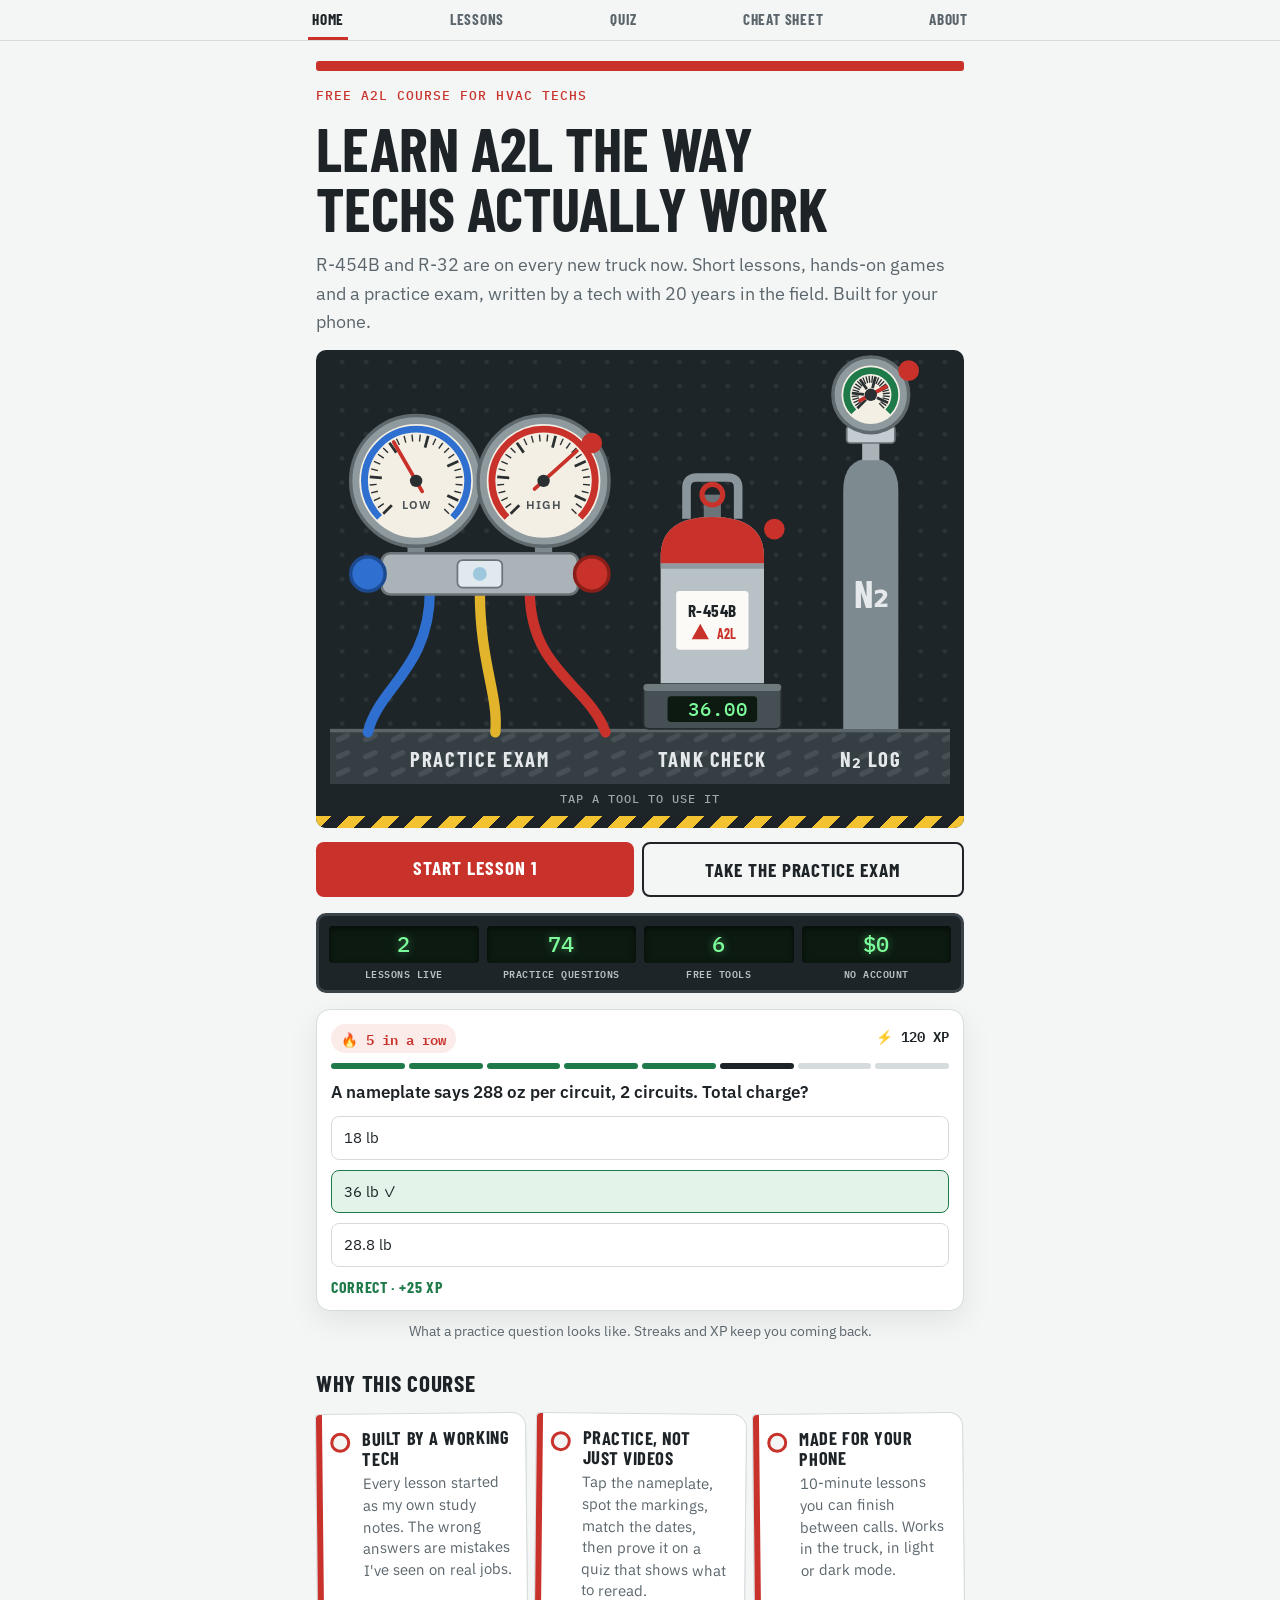
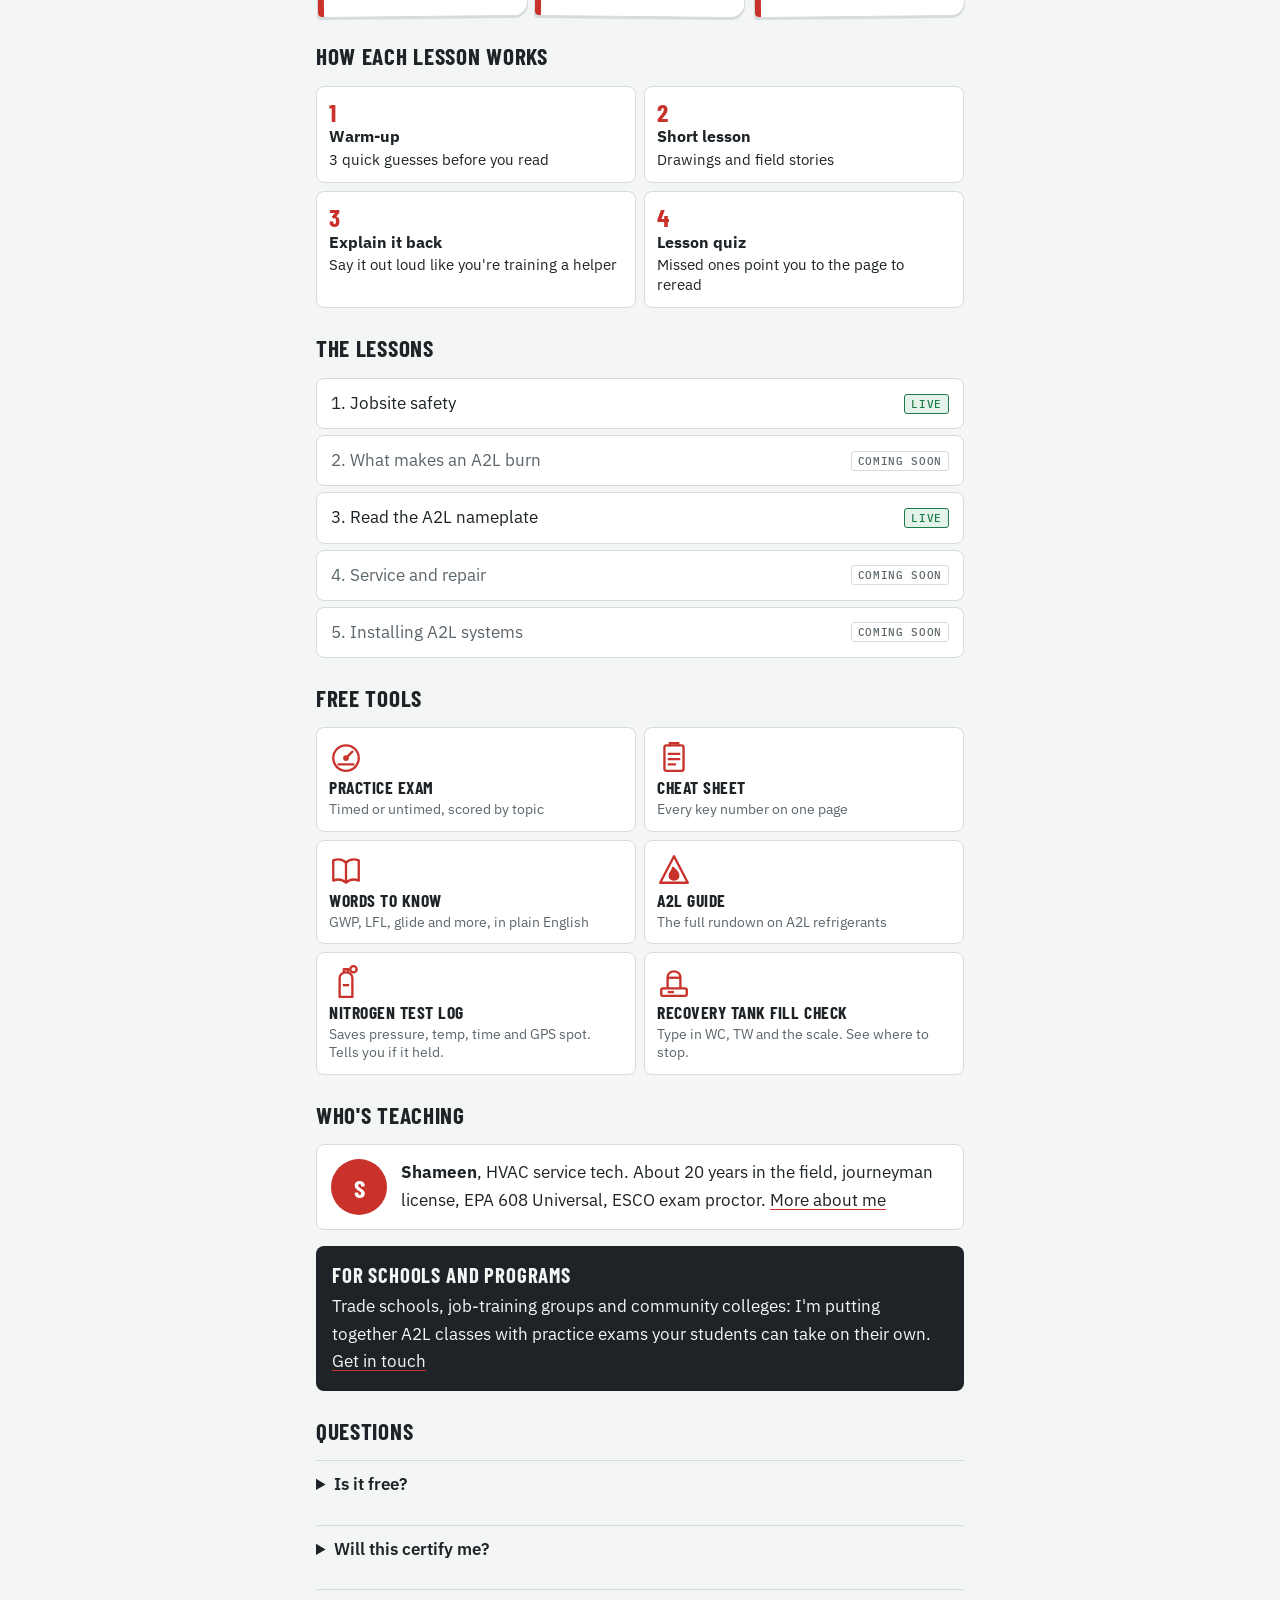
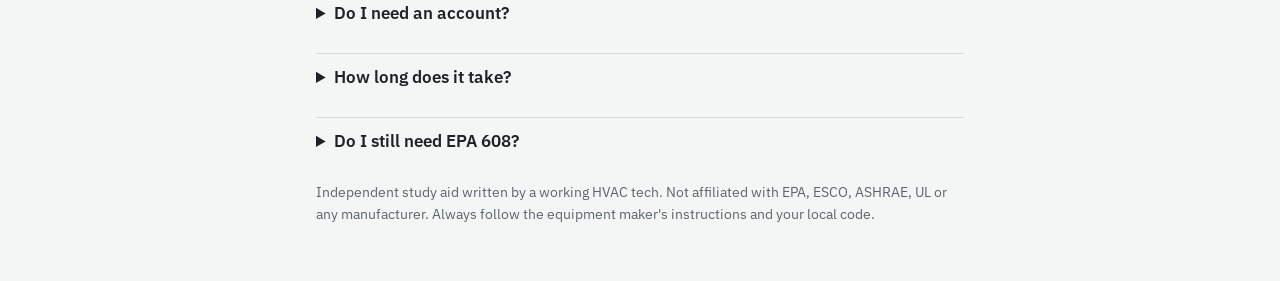
==== index.html @ 4a9a7492 "Home page: tappable tool scene, LCD stats, hang tags, drawn icons Co-Authored-By: Claude Opus 5.5 <n" ====
<!doctype html>
<html lang="en">
<head>
<meta charset="utf-8">
<meta name="viewport" content="width=device-width, initial-scale=1, viewport-fit=cover">
<title>A2L Course for HVAC Techs</title>
<meta name="description" content="Free A2L refrigerant course for HVAC techs: short phone-friendly lessons, hands-on games, a practice exam and a cheat sheet for R-454B and R-32. Written by a working tech.">
<link rel="stylesheet" href="https://fonts.googleapis.com/css2?family=Barlow+Condensed:wght@600;700&family=IBM+Plex+Sans:ital,wght@0,400;0,600;1,400&family=IBM+Plex+Mono:wght@500&display=swap">
<script type="application/ld+json">
{"@context": "https://schema.org", "@graph": [{"@type": "Course", "name": "A2L Refrigerant Course for HVAC Techs", "description": "Free, phone-first A2L refrigerant course: short lessons, hands-on games and a practice exam, written by a working HVAC tech.", "provider": {"@type": "Person", "name": "Shameen"}, "isAccessibleForFree": true, "inLanguage": "en"}, {"@type": "FAQPage", "mainEntity": [{"@type": "Question", "name": "Is it free?", "acceptedAnswer": {"@type": "Answer", "text": "Yes. The lessons, practice exam, cheat sheet and glossary are free while the course is being built."}}, {"@type": "Question", "name": "Will this certify me?", "acceptedAnswer": {"@type": "Answer", "text": "No. This is exam prep. A2L certification comes from a proctored exam given by a certifying organization. This course helps you walk in ready."}}, {"@type": "Question", "name": "Do I need an account?", "acceptedAnswer": {"@type": "Answer", "text": "No. Your XP, streak and best score are saved on your own phone or computer."}}, {"@type": "Question", "name": "How long does it take?", "acceptedAnswer": {"@type": "Answer", "text": "Each lesson is about 10 minutes. A full practice exam takes 20 to 40 minutes."}}, {"@type": "Question", "name": "Do I still need EPA 608?", "acceptedAnswer": {"@type": "Answer", "text": "Yes. EPA Section 608 still covers A2L work. A2L training is on top of it, not instead of it."}}]}]}
</script>
<style>
:root{
  --bg:#f4f5f5; --paper:#ffffff; --fg:#1d2326; --muted:#5b666c; --line:#d6dbde; --band:#c8322b; --tint:#fbecea; --good:#1f7a4a; --goodtint:#e3f3ea;
  --display:"Barlow Condensed","Arial Narrow",sans-serif; --body:"IBM Plex Sans",system-ui,sans-serif; --mono:"IBM Plex Mono",ui-monospace,monospace;
}
@media (prefers-color-scheme:dark){:root:not([data-theme="light"]){--bg:#15191b;--paper:#1c2225;--fg:#e6e9eb;--muted:#9ba6ac;--line:#323b40;--band:#e2564e;--tint:#33201f;--good:#5fcf8f;--goodtint:#183026;color-scheme:dark}}
:root[data-theme="dark"]{--bg:#15191b;--paper:#1c2225;--fg:#e6e9eb;--muted:#9ba6ac;--line:#323b40;--band:#e2564e;--tint:#33201f;--good:#5fcf8f;--goodtint:#183026;color-scheme:dark}
*{box-sizing:border-box}
body{background:var(--bg);color:var(--fg);font:17px/1.6 var(--body);margin:0}
article{max-width:680px;margin:0 auto;padding-block:20px 56px;padding-left:max(16px,env(safe-area-inset-left,0px));padding-right:max(16px,env(safe-area-inset-right,0px));display:flex;flex-direction:column;gap:16px}
.band{height:10px;background:var(--band);border-radius:3px}
h1{font:700 clamp(2.2rem,8vw,3.2rem)/.98 var(--display);text-transform:uppercase;margin:0;text-wrap:balance}
h2{font:700 1.45rem/1.1 var(--display);text-transform:uppercase;letter-spacing:.03em;margin:12px 0 0}
p,ul{margin:0} ul{padding-left:1.2em;display:flex;flex-direction:column;gap:6px}
a{color:var(--fg);text-decoration-color:var(--band);text-underline-offset:3px}
a:focus-visible{outline:3px solid var(--band);outline-offset:2px}
.by{font:500 .8rem var(--mono);color:var(--muted);text-transform:uppercase;letter-spacing:.06em}
.src{font-size:.86rem;color:var(--muted)}
body{font-size:17px}
.eyebrow{font:500 .8rem var(--mono);text-transform:uppercase;letter-spacing:.08em;color:var(--band)}
.hero h1{font-size:clamp(2.5rem,11vw,3.8rem)}
.lede{font-size:1.1rem;color:var(--muted)}
.ctas{display:flex;flex-direction:column;gap:8px}
@media (min-width:520px){.ctas{flex-direction:row}}
.btn{flex:1;display:block;text-align:center;text-decoration:none;font:700 1.2rem var(--display);text-transform:uppercase;letter-spacing:.05em;border-radius:8px;padding:14px 16px}
.btn.main{background:var(--band);color:#fff}
.btn.alt{border:2px solid var(--fg);color:var(--fg)}
.btn:hover{filter:brightness(1.08)}
.stats{display:grid;grid-template-columns:repeat(4,1fr);gap:6px;text-align:center}
.stats div{background:var(--paper);border:1px solid var(--line);border-radius:8px;padding:10px 4px;display:flex;flex-direction:column;gap:2px}
.stats b{font:700 1.7rem/1 var(--display);color:var(--band)}
.stats span{font-size:.72rem;color:var(--muted);line-height:1.25}
.mock{background:var(--paper);border:1px solid var(--line);border-radius:14px;padding:14px;display:flex;flex-direction:column;gap:10px;box-shadow:0 10px 30px rgba(0,0,0,.08)}
.mock .hud{display:flex;justify-content:space-between;font:600 .85rem var(--mono)}
.mock .pill{background:var(--tint);color:var(--band);border-radius:999px;padding:3px 10px}
.mock .dots{display:flex;gap:4px}.mock .dots i{flex:1;height:6px;border-radius:3px;background:var(--line)}
.mock .dots i.ok{background:var(--good)}.mock .dots i.now{background:var(--fg)}
.mock .q{font-weight:600;margin:0}
.mock .o{border:1px solid var(--line);border-radius:8px;padding:9px 12px;font-size:.93rem}
.mock .o.right{background:var(--goodtint);border-color:var(--good)}
.mock .gain{font:700 1rem var(--display);color:var(--good);text-transform:uppercase;letter-spacing:.04em}
.mock-cap{text-align:center;font-size:.85rem;color:var(--muted);margin-top:-6px}
.why{display:grid;gap:8px}
@media (min-width:560px){.why{grid-template-columns:1fr 1fr 1fr}}
.why b{font:700 1.15rem/1.1 var(--display);text-transform:uppercase;letter-spacing:.03em}
.why span{font-size:.93rem;color:var(--muted);line-height:1.45}
.steps{list-style:none;padding:0;margin:0;display:grid;grid-template-columns:1fr 1fr;gap:8px;counter-reset:s}
.steps li{counter-increment:s;background:var(--paper);border:1px solid var(--line);border-radius:8px;padding:12px;font-size:.93rem;line-height:1.35;display:flex;flex-direction:column;gap:2px}
.steps li::before{content:counter(s);font:700 1.6rem/1 var(--display);color:var(--band)}
.steps b{font-size:1rem}
.ls{list-style:none;padding:0;margin:0;display:flex;flex-direction:column;gap:6px}
.ls a,.ls span.row{display:flex;justify-content:space-between;align-items:center;gap:10px;background:var(--paper);border:1px solid var(--line);border-radius:8px;padding:11px 14px;text-decoration:none;color:var(--fg)}
.ls a:hover{border-color:var(--band)}
.ls em{font:500 .68rem var(--mono);text-transform:uppercase;letter-spacing:.06em;font-style:normal;padding:2px 6px;border-radius:3px;border:1px solid var(--line);color:var(--muted);white-space:nowrap}
.ls a em{border-color:var(--good);color:var(--good);background:var(--goodtint)}
.ls span.row{color:var(--muted)}
.tools{display:grid;grid-template-columns:1fr 1fr;gap:8px}
.tools a{background:var(--paper);border:1px solid var(--line);border-radius:8px;padding:12px;text-decoration:none;color:var(--fg);display:flex;flex-direction:column;gap:2px}
.tools a:hover{border-color:var(--band)}
.tools i{font-style:normal;font-size:1.5rem}.tools b{font:700 1.1rem var(--display);text-transform:uppercase;letter-spacing:.03em}.tools span{font-size:.85rem;color:var(--muted);line-height:1.35}
.me{display:flex;gap:14px;align-items:flex-start;background:var(--paper);border:1px solid var(--line);border-radius:8px;padding:14px}
.me .av{flex:none;width:56px;height:56px;border-radius:50%;background:var(--band);color:#fff;display:grid;place-items:center;font:700 1.6rem var(--display)}
.me p{margin:0}
.schools{background:var(--fg);color:var(--bg);border-radius:8px;padding:16px;display:flex;flex-direction:column;gap:6px}.schools a{color:var(--bg)}
.schools b{font:700 1.3rem var(--display);text-transform:uppercase;letter-spacing:.04em}

.scene-wrap{margin:0 -16px;background:#1e2528;border-radius:0}
@media (min-width:600px){.scene-wrap{margin:0;border-radius:10px;overflow:hidden}}
.scene{display:block;width:100%;height:auto;max-width:620px;margin:0 auto}
.scene .gl{font:600 7px var(--body);fill:#4a5154;letter-spacing:.08em}
.scene .lbl{font:700 12px var(--display);fill:#e6e9eb;text-anchor:middle;letter-spacing:.08em}
.scene .tk{font:700 10px var(--display);fill:#1d2326;letter-spacing:.03em}
.scene .tk2{font:700 8px var(--display);fill:#c8322b}
.scene .n2{font:700 22px var(--display);fill:#e6e9eb}
.scene .lcd{font:500 11px var(--mono);fill:#7cfc9a;letter-spacing:.06em}
.scene .hit{fill:transparent;stroke:none}
.scene a{cursor:pointer;outline:none}
.scene a:focus-visible .hit{stroke:#fff;stroke-width:2;stroke-dasharray:5 4}
.scene .obj{transition:transform .2s;transform-box:fill-box}
.scene a:hover .obj{transform:translateY(-3px)}
.scene .ndl{transform:rotate(-135deg);transition:transform 1.5s cubic-bezier(.3,1.55,.5,1)}
.scene.go .ndl{transform:rotate(var(--a))}
.scene.go .ndl.wob{animation:wob 2.4s ease-in-out 1.7s infinite}
@keyframes wob{0%,100%{transform:rotate(var(--a))}50%{transform:rotate(calc(var(--a) + 3deg))}}
.scene .ping{fill:#c8322b;transform-box:fill-box;transform-origin:center;animation:ping 1.8s ease-out infinite}
@keyframes ping{0%{opacity:.9;transform:scale(.6)}80%,100%{opacity:0;transform:scale(1.9)}}
.tap-hint{font:500 .78rem var(--mono);color:#9ba6ac;text-align:center;margin:0;padding:6px 0 10px;text-transform:uppercase;letter-spacing:.08em}
.hazard{height:12px;background:repeating-linear-gradient(-45deg,#f2c230 0 12px,#1d2326 12px 24px)}
@media (prefers-reduced-motion:reduce){.scene .ndl,.scene .obj{transition:none}.scene .ping,.scene.go .ndl.wob{animation:none}}
.panel{background:#1e2528;border:3px solid #3a4348;border-radius:10px;padding:10px;display:grid;grid-template-columns:repeat(4,1fr);gap:8px}
.panel div{display:flex;flex-direction:column;align-items:center;gap:4px}
.panel b{position:relative;display:block;width:100%;background:#0c1a11;border-radius:4px;padding:8px 2px;text-align:center;font:500 1.35rem/1 var(--mono);color:#7cfc9a;text-shadow:0 0 8px rgba(124,252,154,.45);box-shadow:inset 0 2px 6px rgba(0,0,0,.6)}
.panel span{font:600 .64rem/1.2 var(--mono);color:#b7c1c6;text-transform:uppercase;letter-spacing:.05em;text-align:center}
.why div{position:relative;background:var(--paper);border:1px solid var(--line);border-radius:4px 14px 14px 4px;padding:14px 14px 14px 46px;display:flex;flex-direction:column;gap:4px;box-shadow:0 2px 0 var(--line)}
.why div::before{content:"";position:absolute;left:14px;top:18px;width:14px;height:14px;border-radius:50%;background:var(--bg);border:3px solid var(--band)}
.why div::after{content:"";position:absolute;left:0;top:0;bottom:0;width:6px;background:var(--band);border-radius:4px 0 0 4px}
.why div:nth-child(odd){transform:rotate(-.6deg)}.why div:nth-child(even){transform:rotate(.6deg)}
.tools svg{width:34px;height:34px;color:var(--band)}
details{border-top:1px solid var(--line);padding:10px 0}
summary{font-weight:600;cursor:pointer}
details p{margin-top:6px;color:var(--muted)}
</style>
<link rel="stylesheet" href="assets/nav.css">
</head>
<body>
<nav class="site-nav" aria-label="Site"><ul><li><a href="" aria-current="page">Home</a></li><li><a href="lessons/">Lessons</a></li><li><a href="quiz/">Quiz</a></li><li><a href="cheat-sheet/">Cheat sheet</a></li><li><a href="about/">About</a></li></ul></nav>
<article>
  <div class="band" aria-hidden="true"></div>
  <section class="hero" style="display:flex;flex-direction:column;gap:14px">
    <p class="eyebrow">Free A2L course for HVAC techs</p>
    <h1>Learn A2L the way techs actually work</h1>
    <p class="lede">R-454B and R-32 are on every new truck now. Short lessons, hands-on games and a practice exam, written by a tech with 20 years in the field. Built for your phone.</p>
    <div class="scene-wrap">
<svg class="scene" viewBox="0 0 360 252" role="group" aria-label="Tap a tool: practice exam, recovery tank check or nitrogen log">
<defs>
<pattern id="peg" width="14" height="14" patternUnits="userSpaceOnUse"><circle cx="7" cy="7" r="1.4" fill="#2c3438"/></pattern>
<pattern id="dia" width="16" height="10" patternUnits="userSpaceOnUse"><rect x="3" y="3.5" width="9" height="3" rx="1.5" transform="rotate(-25 7.5 5)" fill="#465055"/></pattern>
</defs>
<rect width="360" height="222" fill="#1e2528"/><rect width="360" height="222" fill="url(#peg)"/>
<rect y="220" width="360" height="32" fill="#353e42"/><rect y="220" width="360" height="32" fill="url(#dia)"/><rect y="220" width="360" height="2" fill="#5a6469"/>

<a href="quiz/" aria-label="Practice exam"><g class="obj">
<rect class="hit" x="8" y="40" width="166" height="208" rx="8"/>
<path d="M58 140C58 185 28 196 22 222" fill="none" stroke="#2f6fd0" stroke-width="6" stroke-linecap="round"/>
<path d="M87 140C87 182 98 200 96 222" fill="none" stroke="#e2b42b" stroke-width="6" stroke-linecap="round"/>
<path d="M116 140C116 186 150 194 160 222" fill="none" stroke="#c8322b" stroke-width="6" stroke-linecap="round"/>
<rect x="45" y="108" width="10" height="12" fill="#7d878c"/><rect x="119" y="108" width="10" height="12" fill="#7d878c"/>
<rect x="30" y="118" width="114" height="24" rx="5" fill="#a9b3b8" stroke="#6b7479" stroke-width="1.5"/>
<rect x="74" y="122" width="26" height="16" rx="3" fill="#dfe9ee" stroke="#6b7479"/><circle cx="87" cy="130" r="4" fill="#9cc7dc"/>
<circle cx="22" cy="130" r="10" fill="#2f6fd0" stroke="#1d4a8f" stroke-width="2"/><circle cx="152" cy="130" r="10" fill="#c8322b" stroke="#8a1f1a" stroke-width="2"/>
<circle cx="50" cy="76" r="38" fill="#8f9a9f" stroke="#5f696e" stroke-width="2"/>
<circle cx="50" cy="76" r="33" fill="#f3efe4"/>
<path d="M28.8 97.2A30 30 0 1 1 71.2 97.2" fill="none" stroke="#2f6fd0" stroke-width="4"/>
<line x1="30.9" y1="95.1" x2="35.9" y2="90.1" stroke="#2a2f31" stroke-width="1.6"/>
<line x1="27.9" y1="91.5" x2="31.2" y2="89.2" stroke="#2a2f31" stroke-width="0.8"/>
<line x1="25.5" y1="87.4" x2="29.2" y2="85.7" stroke="#2a2f31" stroke-width="0.8"/>
<line x1="23.9" y1="83.0" x2="27.8" y2="82.0" stroke="#2a2f31" stroke-width="0.8"/>
<line x1="23.1" y1="78.4" x2="27.1" y2="78.0" stroke="#2a2f31" stroke-width="0.8"/>
<line x1="23.1" y1="73.6" x2="30.1" y2="74.3" stroke="#2a2f31" stroke-width="1.6"/>
<line x1="23.9" y1="69.0" x2="27.8" y2="70.0" stroke="#2a2f31" stroke-width="0.8"/>
<line x1="25.5" y1="64.6" x2="29.2" y2="66.3" stroke="#2a2f31" stroke-width="0.8"/>
<line x1="27.9" y1="60.5" x2="31.2" y2="62.8" stroke="#2a2f31" stroke-width="0.8"/>
<line x1="30.9" y1="56.9" x2="33.7" y2="59.7" stroke="#2a2f31" stroke-width="0.8"/>
<line x1="34.5" y1="53.9" x2="38.5" y2="59.6" stroke="#2a2f31" stroke-width="1.6"/>
<line x1="38.6" y1="51.5" x2="40.3" y2="55.2" stroke="#2a2f31" stroke-width="0.8"/>
<line x1="43.0" y1="49.9" x2="44.0" y2="53.8" stroke="#2a2f31" stroke-width="0.8"/>
<line x1="47.6" y1="49.1" x2="48.0" y2="53.1" stroke="#2a2f31" stroke-width="0.8"/>
<line x1="52.4" y1="49.1" x2="52.0" y2="53.1" stroke="#2a2f31" stroke-width="0.8"/>
<line x1="57.0" y1="49.9" x2="55.2" y2="56.7" stroke="#2a2f31" stroke-width="1.6"/>
<line x1="61.4" y1="51.5" x2="59.7" y2="55.2" stroke="#2a2f31" stroke-width="0.8"/>
<line x1="65.5" y1="53.9" x2="63.2" y2="57.2" stroke="#2a2f31" stroke-width="0.8"/>
<line x1="69.1" y1="56.9" x2="66.3" y2="59.7" stroke="#2a2f31" stroke-width="0.8"/>
<line x1="72.1" y1="60.5" x2="68.8" y2="62.8" stroke="#2a2f31" stroke-width="0.8"/>
<line x1="74.5" y1="64.6" x2="68.1" y2="67.5" stroke="#2a2f31" stroke-width="1.6"/>
<line x1="76.1" y1="69.0" x2="72.2" y2="70.0" stroke="#2a2f31" stroke-width="0.8"/>
<line x1="76.9" y1="73.6" x2="72.9" y2="74.0" stroke="#2a2f31" stroke-width="0.8"/>
<line x1="76.9" y1="78.4" x2="72.9" y2="78.0" stroke="#2a2f31" stroke-width="0.8"/>
<line x1="76.1" y1="83.0" x2="72.2" y2="82.0" stroke="#2a2f31" stroke-width="0.8"/>
<line x1="74.5" y1="87.4" x2="68.1" y2="84.5" stroke="#2a2f31" stroke-width="1.6"/>
<line x1="72.1" y1="91.5" x2="68.8" y2="89.2" stroke="#2a2f31" stroke-width="0.8"/>
<line x1="69.1" y1="95.1" x2="66.3" y2="92.3" stroke="#2a2f31" stroke-width="0.8"/>
<text x="50" y="92.5" text-anchor="middle" class="gl">LOW</text>
<g transform="translate(50 76)"><g class="ndl wob" style="--a:-30deg"><line x1="0" y1="7" x2="0" y2="-26" stroke="#c8322b" stroke-width="2.2" stroke-linecap="round"/></g><circle r="3.6" fill="#2a2f31"/></g>
<circle cx="124" cy="76" r="38" fill="#8f9a9f" stroke="#5f696e" stroke-width="2"/>
<circle cx="124" cy="76" r="33" fill="#f3efe4"/>
<path d="M102.8 97.2A30 30 0 1 1 145.2 97.2" fill="none" stroke="#c8322b" stroke-width="4"/>
<line x1="104.9" y1="95.1" x2="109.9" y2="90.1" stroke="#2a2f31" stroke-width="1.6"/>
<line x1="101.9" y1="91.5" x2="105.2" y2="89.2" stroke="#2a2f31" stroke-width="0.8"/>
<line x1="99.5" y1="87.4" x2="103.2" y2="85.7" stroke="#2a2f31" stroke-width="0.8"/>
<line x1="97.9" y1="83.0" x2="101.8" y2="82.0" stroke="#2a2f31" stroke-width="0.8"/>
<line x1="97.1" y1="78.4" x2="101.1" y2="78.0" stroke="#2a2f31" stroke-width="0.8"/>
<line x1="97.1" y1="73.6" x2="104.1" y2="74.3" stroke="#2a2f31" stroke-width="1.6"/>
<line x1="97.9" y1="69.0" x2="101.8" y2="70.0" stroke="#2a2f31" stroke-width="0.8"/>
<line x1="99.5" y1="64.6" x2="103.2" y2="66.3" stroke="#2a2f31" stroke-width="0.8"/>
<line x1="101.9" y1="60.5" x2="105.2" y2="62.8" stroke="#2a2f31" stroke-width="0.8"/>
<line x1="104.9" y1="56.9" x2="107.7" y2="59.7" stroke="#2a2f31" stroke-width="0.8"/>
<line x1="108.5" y1="53.9" x2="112.5" y2="59.6" stroke="#2a2f31" stroke-width="1.6"/>
<line x1="112.6" y1="51.5" x2="114.3" y2="55.2" stroke="#2a2f31" stroke-width="0.8"/>
<line x1="117.0" y1="49.9" x2="118.0" y2="53.8" stroke="#2a2f31" stroke-width="0.8"/>
<line x1="121.6" y1="49.1" x2="122.0" y2="53.1" stroke="#2a2f31" stroke-width="0.8"/>
<line x1="126.4" y1="49.1" x2="126.0" y2="53.1" stroke="#2a2f31" stroke-width="0.8"/>
<line x1="131.0" y1="49.9" x2="129.2" y2="56.7" stroke="#2a2f31" stroke-width="1.6"/>
<line x1="135.4" y1="51.5" x2="133.7" y2="55.2" stroke="#2a2f31" stroke-width="0.8"/>
<line x1="139.5" y1="53.9" x2="137.2" y2="57.2" stroke="#2a2f31" stroke-width="0.8"/>
<line x1="143.1" y1="56.9" x2="140.3" y2="59.7" stroke="#2a2f31" stroke-width="0.8"/>
<line x1="146.1" y1="60.5" x2="142.8" y2="62.8" stroke="#2a2f31" stroke-width="0.8"/>
<line x1="148.5" y1="64.6" x2="142.1" y2="67.5" stroke="#2a2f31" stroke-width="1.6"/>
<line x1="150.1" y1="69.0" x2="146.2" y2="70.0" stroke="#2a2f31" stroke-width="0.8"/>
<line x1="150.9" y1="73.6" x2="146.9" y2="74.0" stroke="#2a2f31" stroke-width="0.8"/>
<line x1="150.9" y1="78.4" x2="146.9" y2="78.0" stroke="#2a2f31" stroke-width="0.8"/>
<line x1="150.1" y1="83.0" x2="146.2" y2="82.0" stroke="#2a2f31" stroke-width="0.8"/>
<line x1="148.5" y1="87.4" x2="142.1" y2="84.5" stroke="#2a2f31" stroke-width="1.6"/>
<line x1="146.1" y1="91.5" x2="142.8" y2="89.2" stroke="#2a2f31" stroke-width="0.8"/>
<line x1="143.1" y1="95.1" x2="140.3" y2="92.3" stroke="#2a2f31" stroke-width="0.8"/>
<text x="124" y="92.5" text-anchor="middle" class="gl">HIGH</text>
<g transform="translate(124 76)"><g class="ndl " style="--a:48deg"><line x1="0" y1="7" x2="0" y2="-26" stroke="#c8322b" stroke-width="2.2" stroke-linecap="round"/></g><circle r="3.6" fill="#2a2f31"/></g>
</g><text x="87" y="242" class="lbl">PRACTICE EXAM</text><circle class="ping" cx="152" cy="54" r="6"/></a>

<a href="tools/recovery-tank/" aria-label="Recovery tank fill check"><g class="obj">
<rect class="hit" x="178" y="62" width="90" height="186" rx="8"/>
<path d="M207 98V80Q207 74 213 74H231Q237 74 237 80V98" fill="none" stroke="#8b969c" stroke-width="5"/>
<rect x="217" y="84" width="10" height="14" fill="#6b7479"/><circle cx="222" cy="84" r="6" fill="none" stroke="#c8322b" stroke-width="3"/>
<path d="M192 196V120Q192 97 222 97Q252 97 252 120V196Z" fill="#b8c1c6"/>
<path d="M192 124V120Q192 97 222 97Q252 97 252 120V124Z" fill="#c8322b"/>
<rect x="192" y="124" width="60" height="3" fill="#8f999e"/>
<rect x="201" y="140" width="42" height="34" rx="2" fill="#fbfaf6"/>
<text x="222" y="155" text-anchor="middle" class="tk">R-454B</text>
<path d="M210 168l5-9 5 9z" fill="#c8322b"/><text x="225" y="168" class="tk2">A2L</text>
<rect x="182" y="194" width="80" height="26" rx="3" fill="#454f54" stroke="#262d30"/>
<rect x="182" y="194" width="80" height="4" rx="2" fill="#6f7a7f"/>
<rect x="196" y="201" width="52" height="15" rx="2" fill="#0c1a11"/>
<text x="243" y="212.5" text-anchor="end" class="lcd" id="lcd">00.00</text>
</g><text x="222" y="242" class="lbl">TANK CHECK</text><circle class="ping" cx="258" cy="104" r="6"/></a>

<a href="tools/nitrogen/" aria-label="Nitrogen test log"><g class="obj">
<rect class="hit" x="282" y="8" width="66" height="240" rx="8"/>
<path d="M298 220V82Q298 63 314 63Q330 63 330 82V220Z" fill="#7d8a90"/>
<rect x="309" y="50" width="10" height="14" fill="#a9b3b8"/>
<rect x="300" y="44" width="28" height="10" rx="2" fill="#c3ccd0" stroke="#6b7479"/>
<text x="314" y="150" text-anchor="middle" class="n2">N₂</text>
<circle cx="314" cy="26" r="22" fill="#8f9a9f" stroke="#5f696e" stroke-width="2"/>
<circle cx="314" cy="26" r="17" fill="#f3efe4"/>
<path d="M304.1 35.9A14 14 0 1 1 323.9 35.9" fill="none" stroke="#1f7a4a" stroke-width="4"/>
<line x1="306.2" y1="33.8" x2="311.2" y2="28.8" stroke="#2a2f31" stroke-width="1.6"/>
<line x1="305.0" y1="32.3" x2="308.3" y2="30.0" stroke="#2a2f31" stroke-width="0.8"/>
<line x1="304.0" y1="30.6" x2="307.7" y2="29.0" stroke="#2a2f31" stroke-width="0.8"/>
<line x1="303.4" y1="28.8" x2="307.2" y2="27.8" stroke="#2a2f31" stroke-width="0.8"/>
<line x1="303.0" y1="27.0" x2="307.0" y2="26.6" stroke="#2a2f31" stroke-width="0.8"/>
<line x1="303.0" y1="25.0" x2="310.0" y2="25.7" stroke="#2a2f31" stroke-width="1.6"/>
<line x1="303.4" y1="23.2" x2="307.2" y2="24.2" stroke="#2a2f31" stroke-width="0.8"/>
<line x1="304.0" y1="21.4" x2="307.7" y2="23.0" stroke="#2a2f31" stroke-width="0.8"/>
<line x1="305.0" y1="19.7" x2="308.3" y2="22.0" stroke="#2a2f31" stroke-width="0.8"/>
<line x1="306.2" y1="18.2" x2="309.1" y2="21.1" stroke="#2a2f31" stroke-width="0.8"/>
<line x1="307.7" y1="17.0" x2="311.7" y2="22.7" stroke="#2a2f31" stroke-width="1.6"/>
<line x1="309.4" y1="16.0" x2="311.0" y2="19.7" stroke="#2a2f31" stroke-width="0.8"/>
<line x1="311.2" y1="15.4" x2="312.2" y2="19.2" stroke="#2a2f31" stroke-width="0.8"/>
<line x1="313.0" y1="15.0" x2="313.4" y2="19.0" stroke="#2a2f31" stroke-width="0.8"/>
<line x1="315.0" y1="15.0" x2="314.6" y2="19.0" stroke="#2a2f31" stroke-width="0.8"/>
<line x1="316.8" y1="15.4" x2="315.0" y2="22.1" stroke="#2a2f31" stroke-width="1.6"/>
<line x1="318.6" y1="16.0" x2="317.0" y2="19.7" stroke="#2a2f31" stroke-width="0.8"/>
<line x1="320.3" y1="17.0" x2="318.0" y2="20.3" stroke="#2a2f31" stroke-width="0.8"/>
<line x1="321.8" y1="18.2" x2="318.9" y2="21.1" stroke="#2a2f31" stroke-width="0.8"/>
<line x1="323.0" y1="19.7" x2="319.7" y2="22.0" stroke="#2a2f31" stroke-width="0.8"/>
<line x1="324.0" y1="21.4" x2="317.6" y2="24.3" stroke="#2a2f31" stroke-width="1.6"/>
<line x1="324.6" y1="23.2" x2="320.8" y2="24.2" stroke="#2a2f31" stroke-width="0.8"/>
<line x1="325.0" y1="25.0" x2="321.0" y2="25.4" stroke="#2a2f31" stroke-width="0.8"/>
<line x1="325.0" y1="27.0" x2="321.0" y2="26.6" stroke="#2a2f31" stroke-width="0.8"/>
<line x1="324.6" y1="28.8" x2="320.8" y2="27.8" stroke="#2a2f31" stroke-width="0.8"/>
<line x1="324.0" y1="30.6" x2="317.6" y2="27.7" stroke="#2a2f31" stroke-width="1.6"/>
<line x1="323.0" y1="32.3" x2="319.7" y2="30.0" stroke="#2a2f31" stroke-width="0.8"/>
<line x1="321.8" y1="33.8" x2="318.9" y2="30.9" stroke="#2a2f31" stroke-width="0.8"/>
<text x="314" y="34.5" text-anchor="middle" class="gl"></text>
<g transform="translate(314 26)"><g class="ndl " style="--a:62deg"><line x1="0" y1="7" x2="0" y2="-10" stroke="#c8322b" stroke-width="2.2" stroke-linecap="round"/></g><circle r="3.6" fill="#2a2f31"/></g>
</g><text x="314" y="242" class="lbl">N₂ LOG</text><circle class="ping" cx="336" cy="12" r="6"/></a>
</svg>
<p class="tap-hint">Tap a tool to use it</p><div class="hazard" aria-hidden="true"></div></div>
    <div class="ctas"><a class="btn main" href="lessons/a2l-jobsite-safety/">Start Lesson 1</a><a class="btn alt" href="quiz/">Take the practice exam</a></div>
  </section>

  <div class="panel" aria-label="Course at a glance">
    <div><b id="nLive" data-n="2">2</b><span>Lessons live</span></div>
    <div><b id="nQ">60</b><span>Practice questions</span></div>
    <div><b data-n="6">6</b><span>Free tools</span></div>
    <div><b>$0</b><span>No account</span></div>
  </div>

  <div class="mock" aria-hidden="true">
    <div class="hud"><span class="pill">🔥 5 in a row</span><span>⚡ 120 XP</span></div>
    <div class="dots"><i class="ok"></i><i class="ok"></i><i class="ok"></i><i class="ok"></i><i class="ok"></i><i class="now"></i><i></i><i></i></div>
    <p class="q">A nameplate says 288 oz per circuit, 2 circuits. Total charge?</p>
    <div class="o">18 lb</div><div class="o right">36 lb ✓</div><div class="o">28.8 lb</div>
    <span class="gain">Correct · +25 XP</span>
  </div>
  <p class="mock-cap">What a practice question looks like. Streaks and XP keep you coming back.</p>

  <h2>Why this course</h2>
  <div class="why">
    <div><b>Built by a working tech</b><span>Every lesson started as my own study notes. The wrong answers are mistakes I've seen on real jobs.</span></div>
    <div><b>Practice, not just videos</b><span>Tap the nameplate, spot the markings, match the dates, then prove it on a quiz that shows what to reread.</span></div>
    <div><b>Made for your phone</b><span>10-minute lessons you can finish between calls. Works in the truck, in light or dark mode.</span></div>
  </div>

  <h2>How each lesson works</h2>
  <ol class="steps">
    <li><b>Warm-up</b>3 quick guesses before you read</li>
    <li><b>Short lesson</b>Drawings and field stories</li>
    <li><b>Explain it back</b>Say it out loud like you're training a helper</li>
    <li><b>Lesson quiz</b>Missed ones point you to the page to reread</li>
  </ol>

  <h2>The lessons</h2>
  <ul class="ls">
    <li><a href="lessons/a2l-jobsite-safety/">1. Jobsite safety <em>Live</em></a></li>
    <li><span class="row">2. What makes an A2L burn <em>Coming soon</em></span></li>
    <li><a href="lessons/a2l-nameplate/">3. Read the A2L nameplate <em>Live</em></a></li>
    <li><span class="row">4. Service and repair <em>Coming soon</em></span></li>
    <li><span class="row">5. Installing A2L systems <em>Coming soon</em></span></li>
  </ul>

  <h2>Free tools</h2>
  <div class="tools">
    <a href="quiz/"><svg viewBox="0 0 32 32" fill="none" stroke="currentColor" stroke-width="2.2" stroke-linecap="round" aria-hidden="true"><circle cx="16" cy="17" r="12"/><path d="M16 17l6-6M9 23h14"/><circle cx="16" cy="17" r="1.6" fill="currentColor"/></svg><b>Practice exam</b><span>Timed or untimed, scored by topic</span></a>
    <a href="cheat-sheet/"><svg viewBox="0 0 32 32" fill="none" stroke="currentColor" stroke-width="2.2" stroke-linecap="round" aria-hidden="true"><rect x="7" y="5" width="18" height="24" rx="2"/><path d="M12 5V3h8v2M11 13h10M11 18h10M11 23h6"/></svg><b>Cheat sheet</b><span>Every key number on one page</span></a>
    <a href="words/"><svg viewBox="0 0 32 32" fill="none" stroke="currentColor" stroke-width="2.2" stroke-linejoin="round" aria-hidden="true"><path d="M4 7c5-2 9-1 12 2 3-3 7-4 12-2v19c-5-2-9-1-12 2-3-3-7-4-12-2z"/><path d="M16 9v19"/></svg><b>Words to know</b><span>GWP, LFL, glide and more, in plain English</span></a>
    <a href="guide/"><svg viewBox="0 0 32 32" fill="none" stroke="currentColor" stroke-width="2.2" stroke-linejoin="round" aria-hidden="true"><path d="M16 3l13 25H3z"/><path d="M16 25c-3 0-4-2-4-4 0-3 3-4 3-7 2 2 5 4 5 7 0 2-1 4-4 4z" fill="currentColor"/></svg><b>A2L guide</b><span>The full rundown on A2L refrigerants</span></a>
    <a href="tools/nitrogen/"><svg viewBox="0 0 32 32" fill="none" stroke="currentColor" stroke-width="2.2" stroke-linejoin="round" aria-hidden="true"><path d="M10 30V12c0-3 3-5 6-5s6 2 6 5v18z"/><path d="M14 7V4h4v3"/><circle cx="23" cy="4" r="3"/><path d="M13 19h6"/></svg><b>Nitrogen test log</b><span>Saves pressure, temp, time and GPS spot. Tells you if it held.</span></a>
    <a href="tools/recovery-tank/"><svg viewBox="0 0 32 32" fill="none" stroke="currentColor" stroke-width="2.2" stroke-linejoin="round" aria-hidden="true"><path d="M10 22V11c0-3 3-5 6-5s6 2 6 5v11"/><path d="M10 12h12" /><rect x="4" y="22" width="24" height="7" rx="1.5"/><path d="M10 25.5h6"/></svg><b>Recovery tank fill check</b><span>Type in WC, TW and the scale. See where to stop.</span></a>
  </div>

  <h2>Who's teaching</h2>
  <div class="me"><div class="av" aria-hidden="true">S</div><p><b>Shameen</b>, HVAC service tech. About 20 years in the field, journeyman license, EPA 608 Universal, ESCO exam proctor. <a href="about/">More about me</a></p></div>

  <div class="schools"><b>For schools and programs</b><p>Trade schools, job-training groups and community colleges: I'm putting together A2L classes with practice exams your students can take on their own. <a href="about/">Get in touch</a></p></div>

  <h2>Questions</h2>
  <details><summary>Is it free?</summary><p>Yes. The lessons, practice exam, cheat sheet and glossary are free while the course is being built.</p></details><details><summary>Will this certify me?</summary><p>No. This is exam prep. A2L certification comes from a proctored exam given by a certifying organization. This course helps you walk in ready.</p></details><details><summary>Do I need an account?</summary><p>No. Your XP, streak and best score are saved on your own phone or computer.</p></details><details><summary>How long does it take?</summary><p>Each lesson is about 10 minutes. A full practice exam takes 20 to 40 minutes.</p></details><details><summary>Do I still need EPA 608?</summary><p>Yes. EPA Section 608 still covers A2L work. A2L training is on top of it, not instead of it.</p></details>

  <p class="src">Independent study aid written by a working HVAC tech. Not affiliated with EPA, ESCO, ASHRAE, UL or any manufacturer. Always follow the equipment maker's instructions and your local code.</p>
</article>
<script src="quiz/questions.js"></script>
<script>
/* Keep the question count honest: read it from the live question bank. */
try{document.getElementById("nQ").textContent=Q.length}catch(e){}
</script>
<script>
(function(){
  const sc=document.querySelector(".scene"),lcd=document.getElementById("lcd");
  const still=matchMedia("(prefers-reduced-motion: reduce)").matches;
  function count(el,to,fmt,ms){if(still){el.textContent=fmt(to);return}const t0=performance.now();
    (function f(t){const k=Math.min(1,(t-t0)/ms),e=1-Math.pow(1-k,3);el.textContent=fmt(to*e);if(k<1)requestAnimationFrame(f)})(t0)}
  requestAnimationFrame(()=>requestAnimationFrame(()=>sc.classList.add("go")));
  count(lcd,36,v=>v.toFixed(2).padStart(5,"0"),1800);
  document.querySelectorAll(".panel b").forEach(b=>{const n=parseInt(b.textContent,10);if(n>0)count(b,n,v=>String(Math.round(v)),1200)});
})();
</script>
</body>
</html>
---- assets/nav.css ----
/* Site menu, shared by every page. Uses each page's own color tokens. */
.site-nav{position:sticky;top:0;z-index:20;background:var(--bg);border-bottom:1px solid var(--line)}
.site-nav ul{list-style:none;margin:0 auto;max-width:680px;padding:0 max(8px,env(safe-area-inset-left,0px));display:flex;flex-direction:row;justify-content:space-between;gap:2px}
.site-nav a{display:block;padding:12px 4px 10px;font:700 .95rem/1 var(--display);text-transform:uppercase;letter-spacing:.05em;color:var(--muted);text-decoration:none;border-bottom:3px solid transparent;white-space:nowrap}
.site-nav a:hover{color:var(--fg)}
.site-nav a[aria-current="page"]{color:var(--fg);border-bottom-color:var(--band)}
.site-nav a:focus-visible{outline:3px solid var(--band);outline-offset:-3px}
@media print{.site-nav{display:none}}
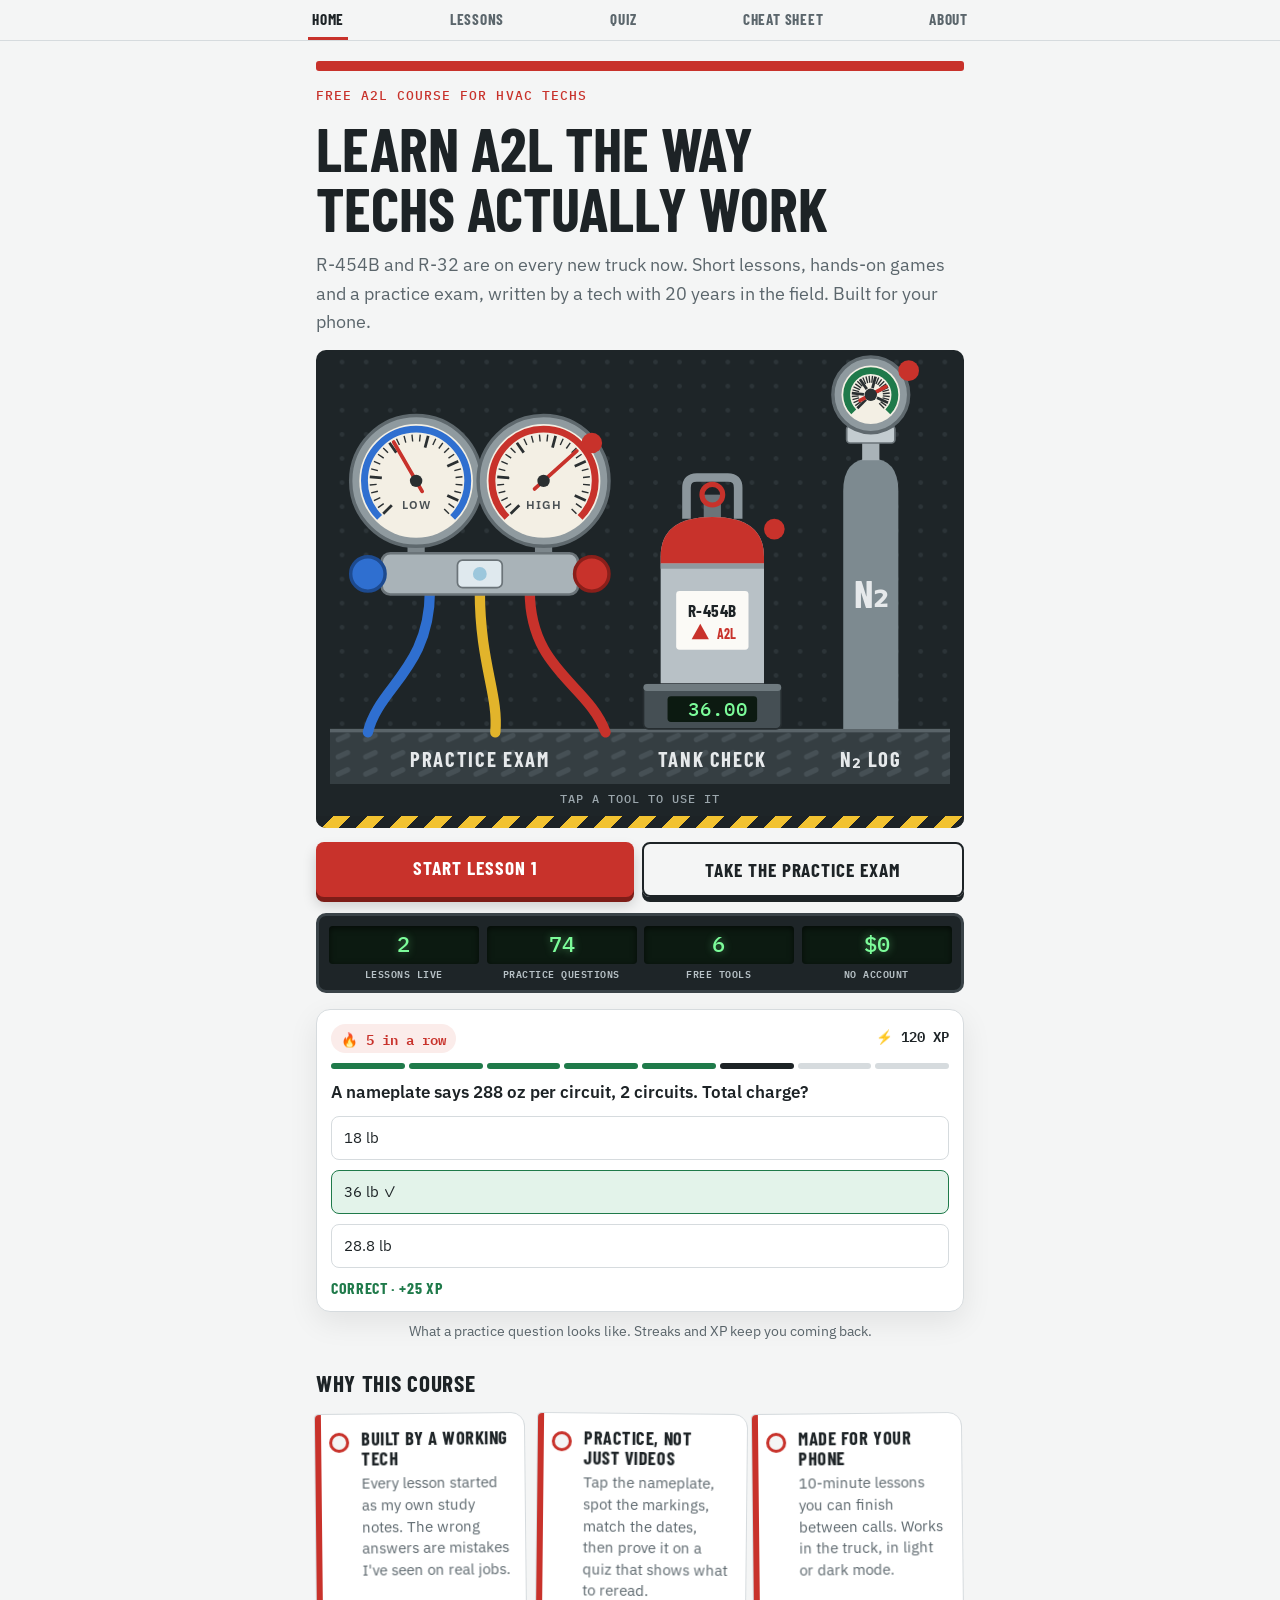
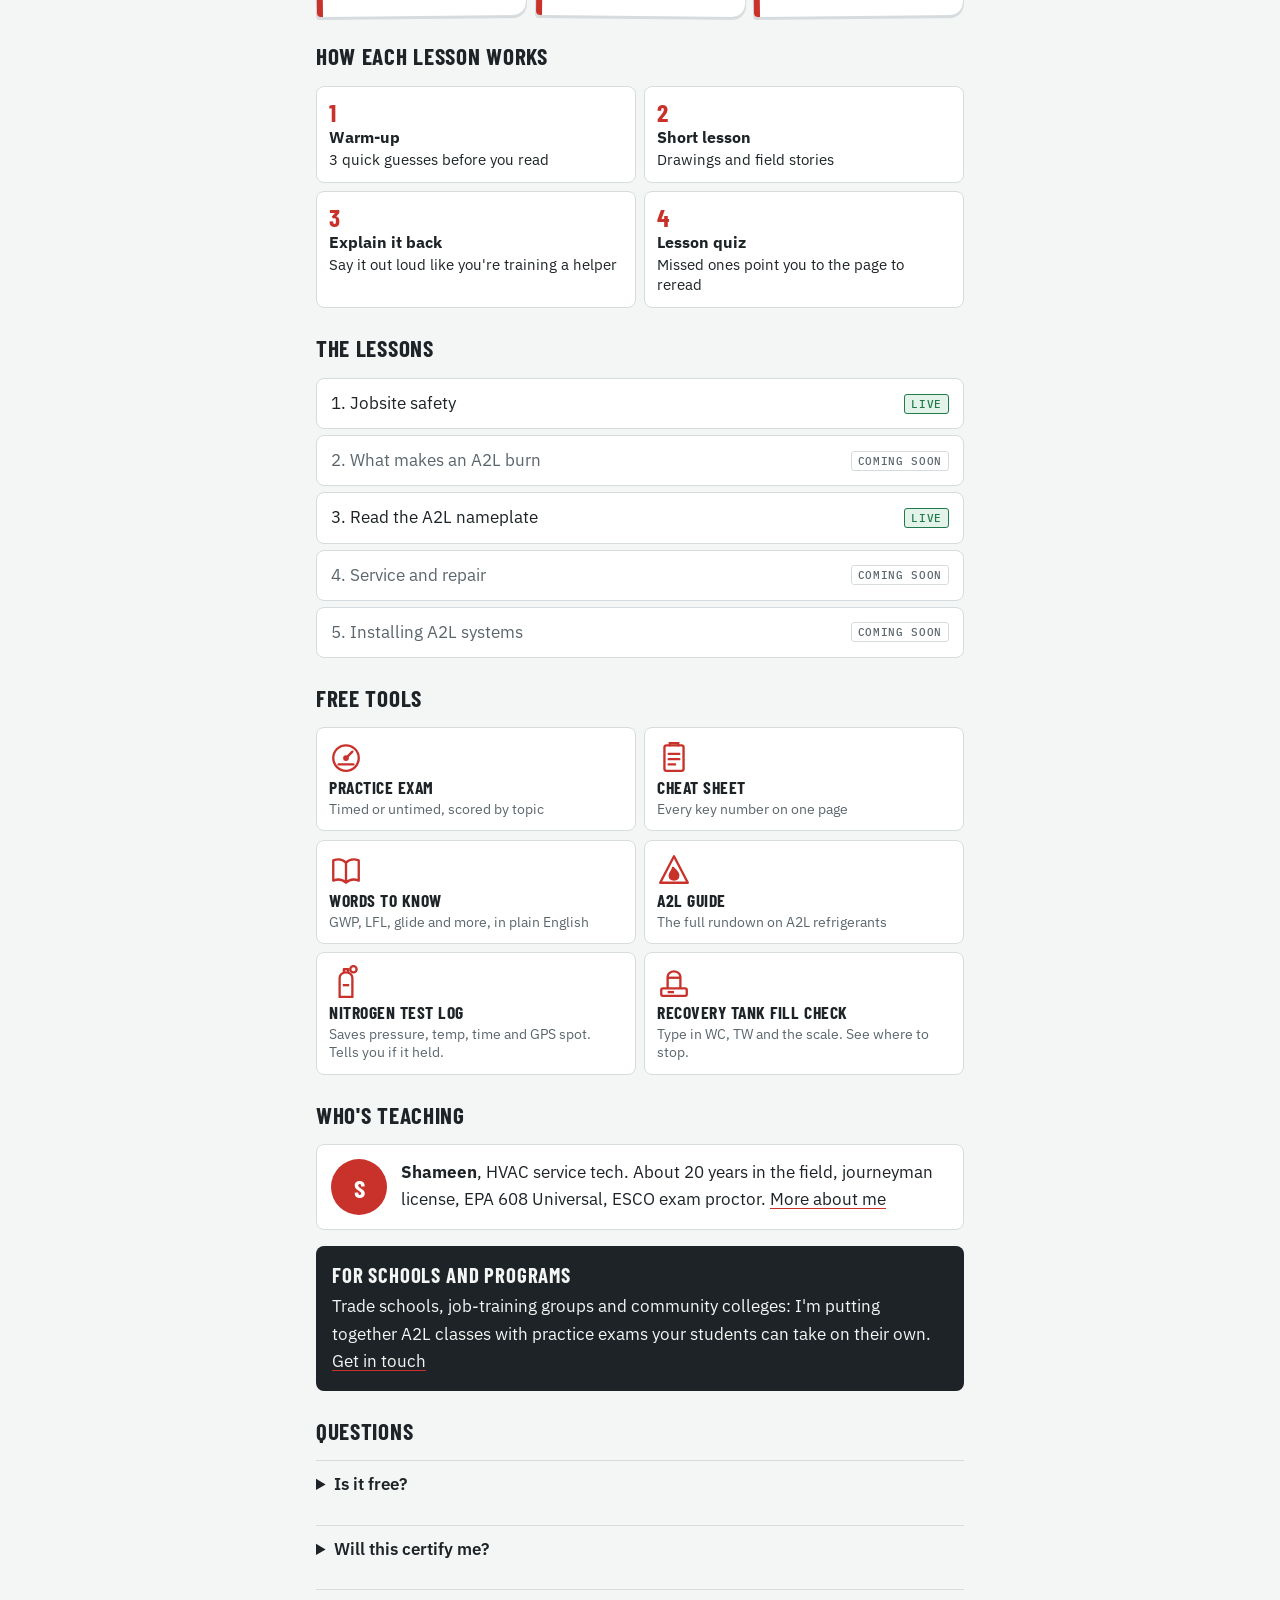
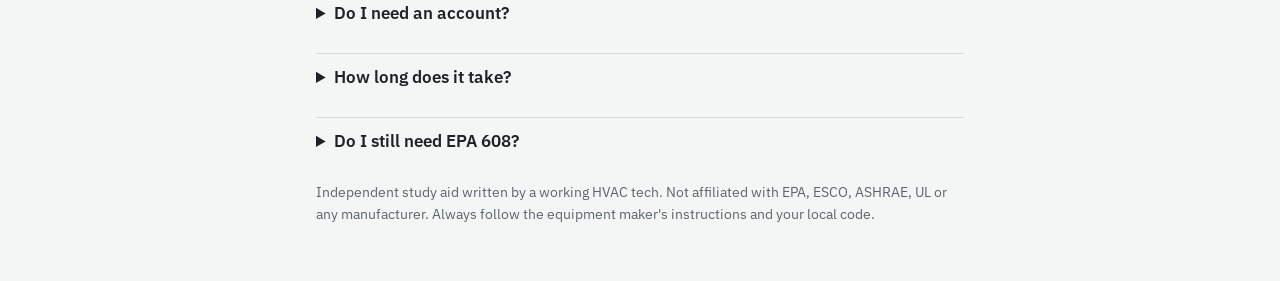
==== commit 376f848b: "Add motion and 3D effects across the site Co-Authored-By: Claude Opus 5.5 <noreply@anthropic.com> Cl" ====
--- a/index.html
+++ b/index.html
@@ -112,6 +112,7 @@
 details p{margin-top:6px;color:var(--muted)}
 </style>
 <link rel="stylesheet" href="assets/nav.css">
+<link rel="stylesheet" href="assets/motion.css">
 </head>
 <body>
 <nav class="site-nav" aria-label="Site"><ul><li><a href="" aria-current="page">Home</a></li><li><a href="lessons/">Lessons</a></li><li><a href="quiz/">Quiz</a></li><li><a href="cheat-sheet/">Cheat sheet</a></li><li><a href="about/">About</a></li></ul></nav>
@@ -127,7 +128,7 @@
 <pattern id="peg" width="14" height="14" patternUnits="userSpaceOnUse"><circle cx="7" cy="7" r="1.4" fill="#2c3438"/></pattern>
 <pattern id="dia" width="16" height="10" patternUnits="userSpaceOnUse"><rect x="3" y="3.5" width="9" height="3" rx="1.5" transform="rotate(-25 7.5 5)" fill="#465055"/></pattern>
 </defs>
-<rect width="360" height="222" fill="#1e2528"/><rect width="360" height="222" fill="url(#peg)"/>
+<rect width="360" height="222" fill="#1e2528"/><g class="wall"><rect x="-20" y="-20" width="400" height="262" fill="url(#peg)"/></g>
 <rect y="220" width="360" height="32" fill="#353e42"/><rect y="220" width="360" height="32" fill="url(#dia)"/><rect y="220" width="360" height="2" fill="#5a6469"/>
 
 <a href="quiz/" aria-label="Practice exam"><g class="obj">
@@ -229,6 +230,7 @@
 <rect x="309" y="50" width="10" height="14" fill="#a9b3b8"/>
 <rect x="300" y="44" width="28" height="10" rx="2" fill="#c3ccd0" stroke="#6b7479"/>
 <text x="314" y="150" text-anchor="middle" class="n2">N₂</text>
+<circle class="puff p1" cx="330" cy="48" r="3"/><circle class="puff p2" cx="330" cy="48" r="3"/><circle class="puff p3" cx="330" cy="48" r="3"/>
 <circle cx="314" cy="26" r="22" fill="#8f9a9f" stroke="#5f696e" stroke-width="2"/>
 <circle cx="314" cy="26" r="17" fill="#f3efe4"/>
 <path d="M304.1 35.9A14 14 0 1 1 323.9 35.9" fill="none" stroke="#1f7a4a" stroke-width="4"/>
@@ -344,5 +346,6 @@
   document.querySelectorAll(".panel b").forEach(b=>{const n=parseInt(b.textContent,10);if(n>0)count(b,n,v=>String(Math.round(v)),1200)});
 })();
 </script>
+<script src="assets/motion.js" defer></script>
 </body>
 </html>
--- a/assets/motion.css
+++ b/assets/motion.css
@@ -0,0 +1,32 @@
+/* Motion and depth, shared by every page. See DESIGN.md "Motion". All of it turns off with reduced motion. */
+@media (prefers-reduced-motion:no-preference){
+/* cards flip up into place as you scroll (motion.js adds .rv, then .in) */
+.rv{opacity:0;transform:perspective(800px) rotateX(22deg) translateY(28px);transform-origin:50% 100%;transition:opacity .55s ease-out,transform .7s cubic-bezier(.2,.9,.3,1.15);transition-delay:var(--d,0s)}
+.rv.in{opacity:1;transform:none}
+/* 3D tilt (mouse) */
+.tilt{transition:transform .25s ease-out,box-shadow .25s ease-out;will-change:transform}
+.tilt.tilting{transition:transform .06s linear,box-shadow .06s linear}
+/* press in on touch */
+.tilt.press{transform:perspective(700px) translateZ(-18px) scale(.98)!important;transition:transform .08s}
+/* chunky buttons that push down */
+.btn.main,a.go,button.go,.print{box-shadow:0 5px 0 #7d1d18,0 8px 14px rgba(0,0,0,.18);transition:transform .08s,box-shadow .08s,filter .15s}
+.btn.alt{box-shadow:0 5px 0 var(--fg);transition:transform .08s,box-shadow .08s}
+.print{box-shadow:0 5px 0 #000}
+.btn.main:active,a.go:active,button.go:active,.btn.alt:active,.print:active{transform:translateY(4px);box-shadow:0 1px 0 #7d1d18}
+/* lesson header drawing sways like it's hanging on a hook */
+.lhero{perspective:600px}
+.lhero .lart{transform-origin:50% 10%;animation:sway 5.5s ease-in-out infinite}
+@keyframes sway{0%,100%{transform:rotateY(-14deg) rotateZ(-1.5deg)}50%{transform:rotateY(14deg) rotateZ(1.5deg)}}
+/* LCDs flicker on */
+.lcd b,.panel b,.meter .num b{animation:lcdon .9s steps(1) both}
+@keyframes lcdon{0%{opacity:0}20%{opacity:1}30%{opacity:.2}45%{opacity:1}55%{opacity:.5}70%,100%{opacity:1}}
+/* hazard tape crawls */
+.hazard{background-size:34px 34px;animation:crawl 1.6s linear infinite}
+@keyframes crawl{to{background-position:34px 0}}
+/* home scene: depth + nitrogen puffs */
+.scene .wall{transition:transform .3s ease-out}
+.scene a{transition:transform .3s ease-out}
+.scene .puff{fill:#e6e9eb;opacity:0;transform-box:fill-box;transform-origin:center;animation:puff 3.2s ease-out infinite}
+.scene .p2{animation-delay:1.1s}.scene .p3{animation-delay:2.2s}
+@keyframes puff{0%{opacity:0;transform:translate(0,0) scale(.4)}15%{opacity:.55}100%{opacity:0;transform:translate(14px,-26px) scale(2.2)}}
+}
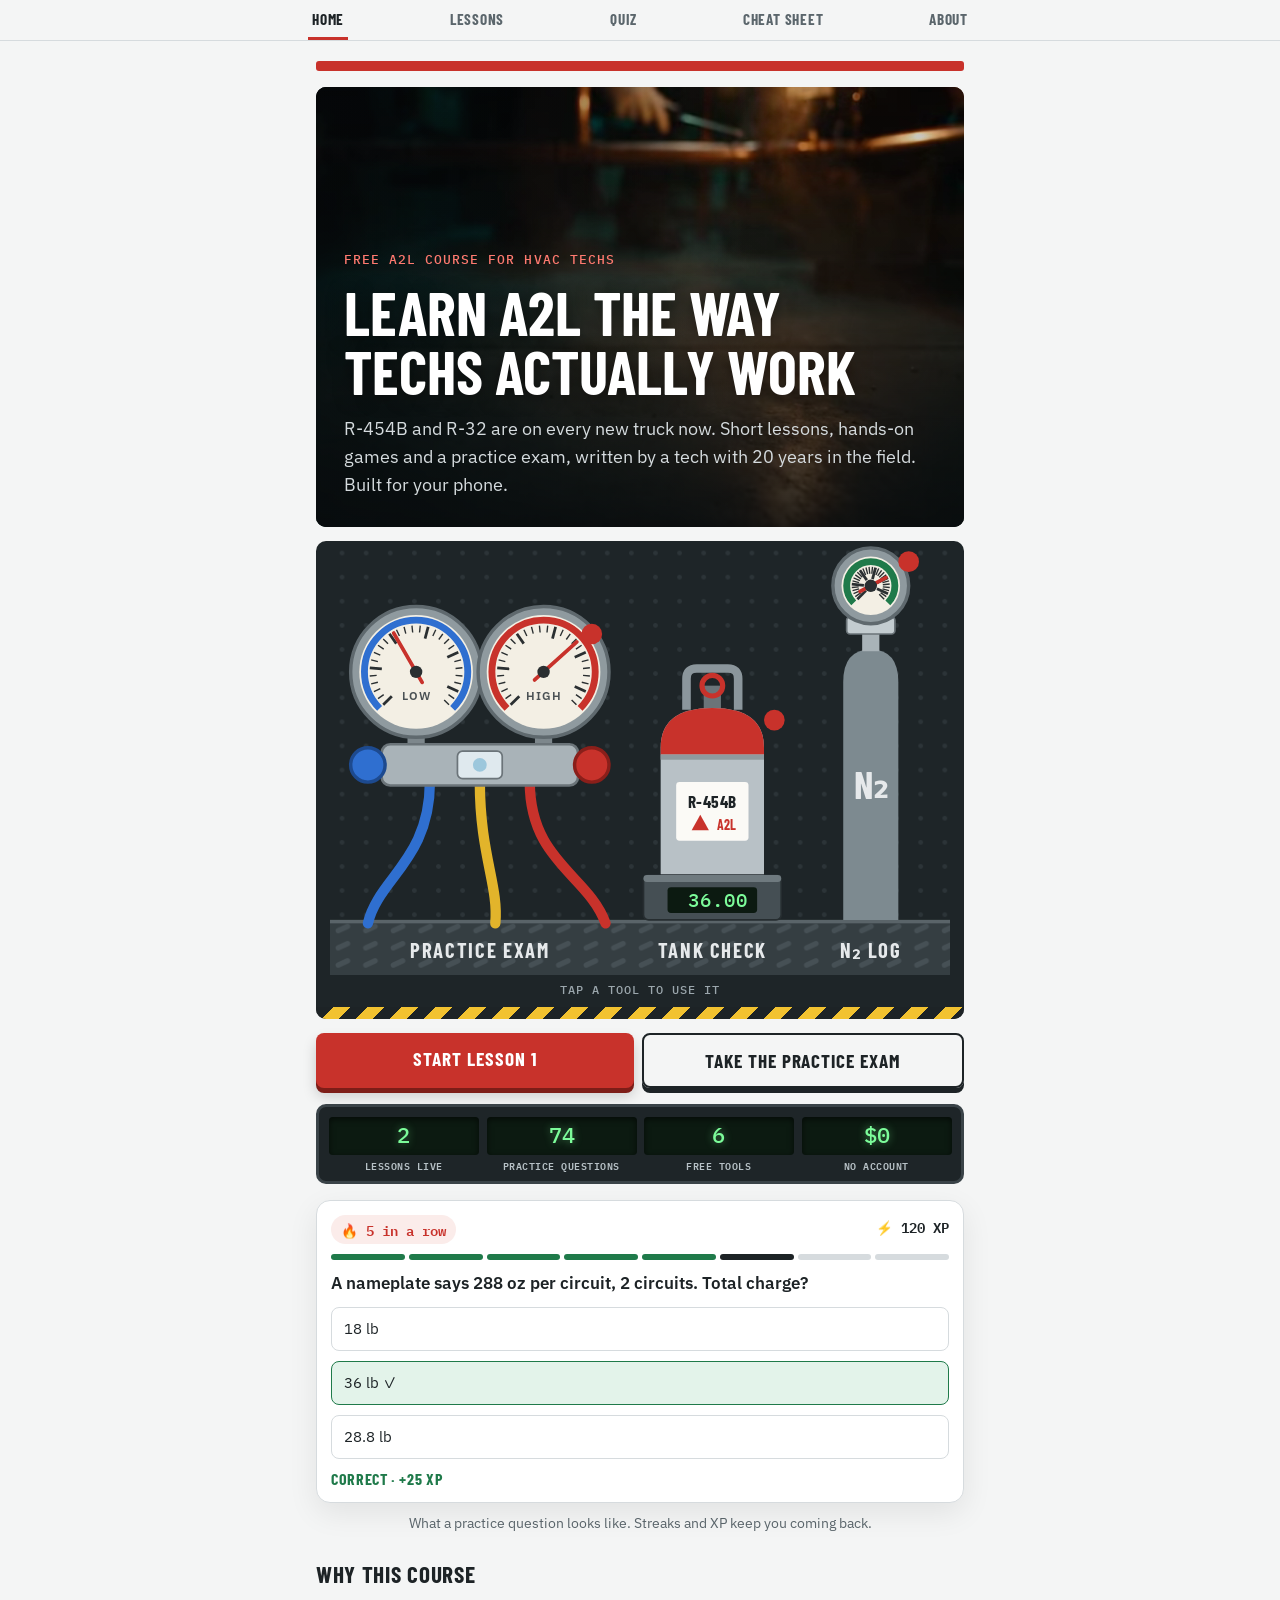
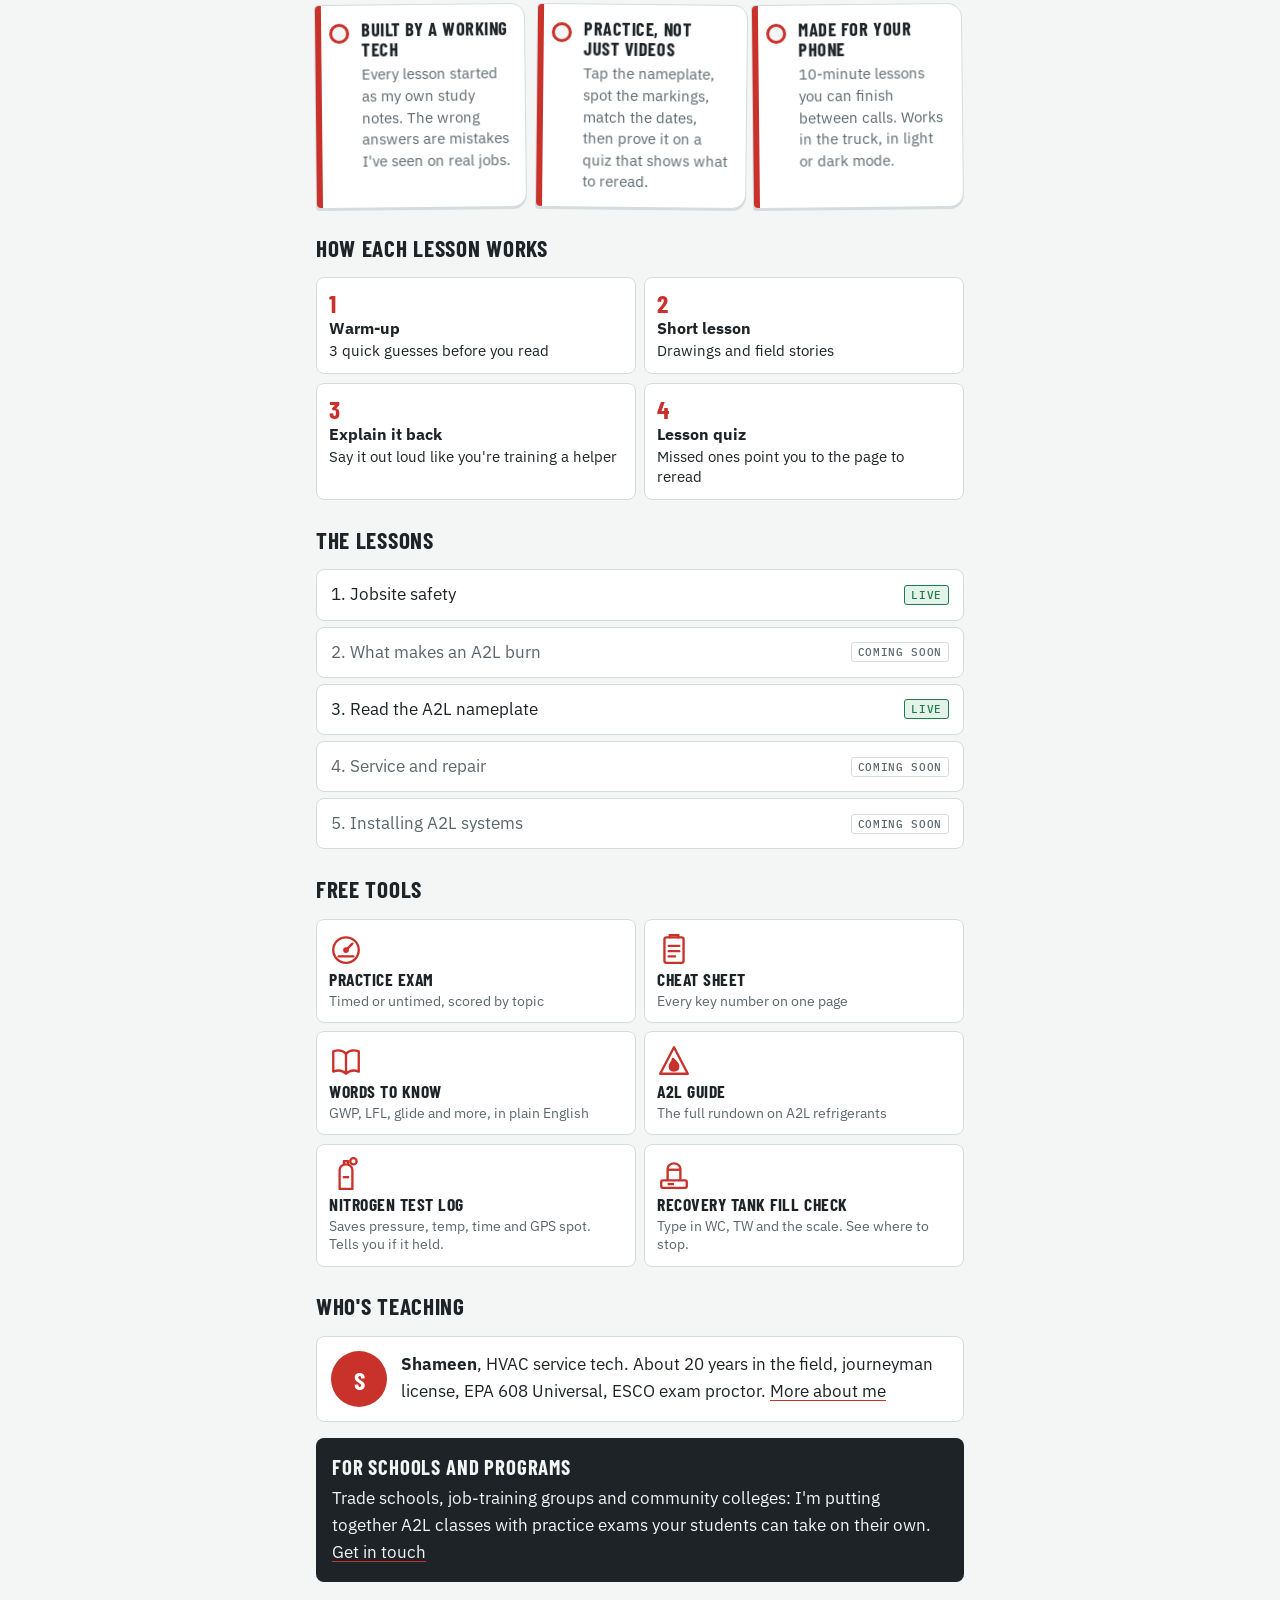
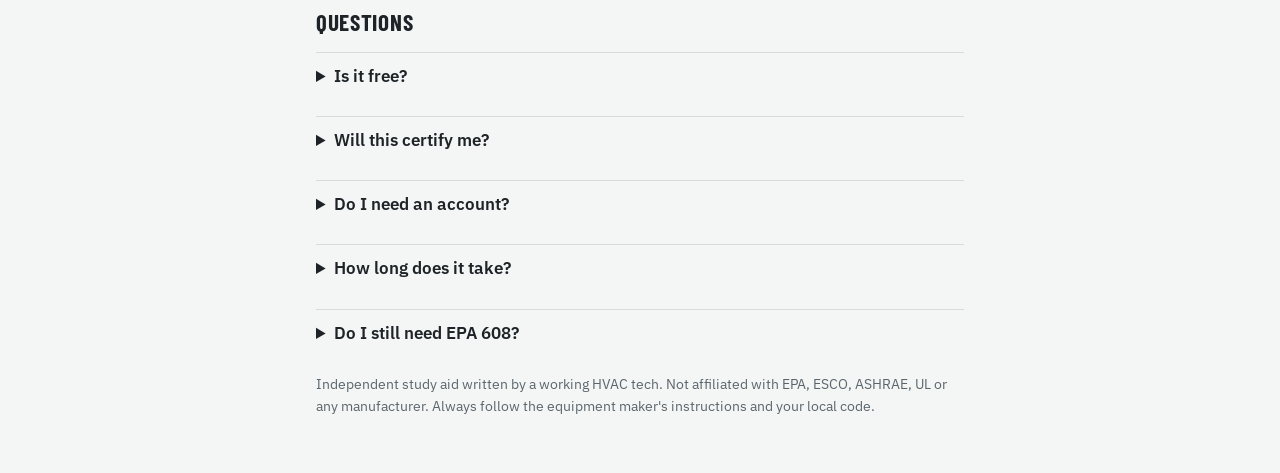
==== commit 860e79de: "Home page: cinematic A2L vapor video behind the headline Muted 4 s seamless loop (webm + mp4, under " ====
--- a/index.html
+++ b/index.html
@@ -75,6 +75,16 @@
 .schools{background:var(--fg);color:var(--bg);border-radius:8px;padding:16px;display:flex;flex-direction:column;gap:6px}.schools a{color:var(--bg)}
 .schools b{font:700 1.3rem var(--display);text-transform:uppercase;letter-spacing:.04em}
 
+/* Cinematic video hero: always dark, like the scene. Video sits behind the words. */
+.vhero{position:relative;margin:0 -16px;min-height:min(78vh,520px);display:flex;align-items:flex-end;overflow:hidden;background:#0d1214 url(assets/video/hero-poster.jpg) center/cover;color:#f2f4f5;isolation:isolate}
+@media (min-width:600px){.vhero{margin:0;border-radius:10px;min-height:440px}}
+.vhero-v{position:absolute;inset:0;width:100%;height:100%;object-fit:cover;object-position:62% 50%;z-index:-2}
+.vhero::after{content:"";position:absolute;inset:0;z-index:-1;background:linear-gradient(180deg,rgba(8,11,13,.15) 0%,rgba(8,11,13,.35) 40%,rgba(8,11,13,.88) 100%),linear-gradient(90deg,rgba(8,11,13,.55),rgba(8,11,13,0) 70%)}
+.vhero-t{display:flex;flex-direction:column;gap:14px;padding:28px 16px 22px}
+@media (min-width:600px){.vhero-t{padding:32px 28px 28px}}
+.vhero h1{color:#fff;text-shadow:0 2px 18px rgba(0,0,0,.55)}
+.vhero .eyebrow{color:#ff7a70}
+.vhero .lede{color:#d5dbde}
 .scene-wrap{margin:0 -16px;background:#1e2528;border-radius:0}
 @media (min-width:600px){.scene-wrap{margin:0;border-radius:10px;overflow:hidden}}
 .scene{display:block;width:100%;height:auto;max-width:620px;margin:0 auto}
@@ -119,9 +129,17 @@
 <article>
   <div class="band" aria-hidden="true"></div>
   <section class="hero" style="display:flex;flex-direction:column;gap:14px">
-    <p class="eyebrow">Free A2L course for HVAC techs</p>
-    <h1>Learn A2L the way techs actually work</h1>
-    <p class="lede">R-454B and R-32 are on every new truck now. Short lessons, hands-on games and a practice exam, written by a tech with 20 years in the field. Built for your phone.</p>
+    <div class="vhero">
+      <video class="vhero-v" muted loop playsinline preload="metadata" poster="assets/video/hero-poster.jpg" aria-hidden="true" tabindex="-1">
+        <source src="assets/video/hero.webm" type="video/webm">
+        <source src="assets/video/hero.mp4" type="video/mp4">
+      </video>
+      <div class="vhero-t">
+        <p class="eyebrow">Free A2L course for HVAC techs</p>
+        <h1>Learn A2L the way techs actually work</h1>
+        <p class="lede">R-454B and R-32 are on every new truck now. Short lessons, hands-on games and a practice exam, written by a tech with 20 years in the field. Built for your phone.</p>
+      </div>
+    </div>
     <div class="scene-wrap">
 <svg class="scene" viewBox="0 0 360 252" role="group" aria-label="Tap a tool: practice exam, recovery tank check or nitrogen log">
 <defs>
@@ -346,6 +364,16 @@
   document.querySelectorAll(".panel b").forEach(b=>{const n=parseInt(b.textContent,10);if(n>0)count(b,n,v=>String(Math.round(v)),1200)});
 })();
 </script>
+<script>
+/* Hero video: play only when on screen; skip for reduced motion or data saver (poster shows instead). */
+(function(){var v=document.querySelector('.vhero-v');if(!v)return;
+var still=matchMedia('(prefers-reduced-motion: reduce)').matches||(navigator.connection&&navigator.connection.saveData);
+if(still){v.removeAttribute('loop');v.preload='none';return}
+v.preload='auto';
+var go=function(){var p=v.play();if(p&&p.catch)p.catch(function(){})};
+if('IntersectionObserver'in window){new IntersectionObserver(function(e){e[0].isIntersecting?go():v.pause()}).observe(v)}else go();
+})();
+</script>
 <script src="assets/motion.js" defer></script>
 </body>
 </html>
--- a/assets/motion.css
+++ b/assets/motion.css
@@ -30,3 +30,13 @@
 .scene .p2{animation-delay:1.1s}.scene .p3{animation-delay:2.2s}
 @keyframes puff{0%{opacity:0;transform:translate(0,0) scale(.4)}15%{opacity:.55}100%{opacity:0;transform:translate(14px,-26px) scale(2.2)}}
 }
+/* scroll extras (2026-11-02): pressure bar, headings slide in, drawings draw themselves */
+.pbar{position:fixed;top:0;left:0;right:0;height:4px;z-index:40;pointer-events:none;transform-origin:0 50%;transform:scaleX(0);background:linear-gradient(90deg,#1f7a4a,#f2c230 55%,#c8322b)}
+@media print{.pbar{display:none}}
+@media (prefers-reduced-motion:no-preference){
+.rvh{opacity:0;transform:translateX(-28px);transition:opacity .45s ease-out,transform .55s cubic-bezier(.2,.9,.3,1.2)}
+.rvh .n{display:inline-block;transform:scale(.4) rotate(-20deg);transition:transform .5s cubic-bezier(.3,1.8,.5,1) .15s}
+.rvh.in{opacity:1;transform:none}.rvh.in .n{transform:none}
+.draw{transition:stroke-dashoffset 1.1s ease-in-out var(--dd,0s)}
+.scene.live .ndl{transition:transform .35s ease-out}
+}
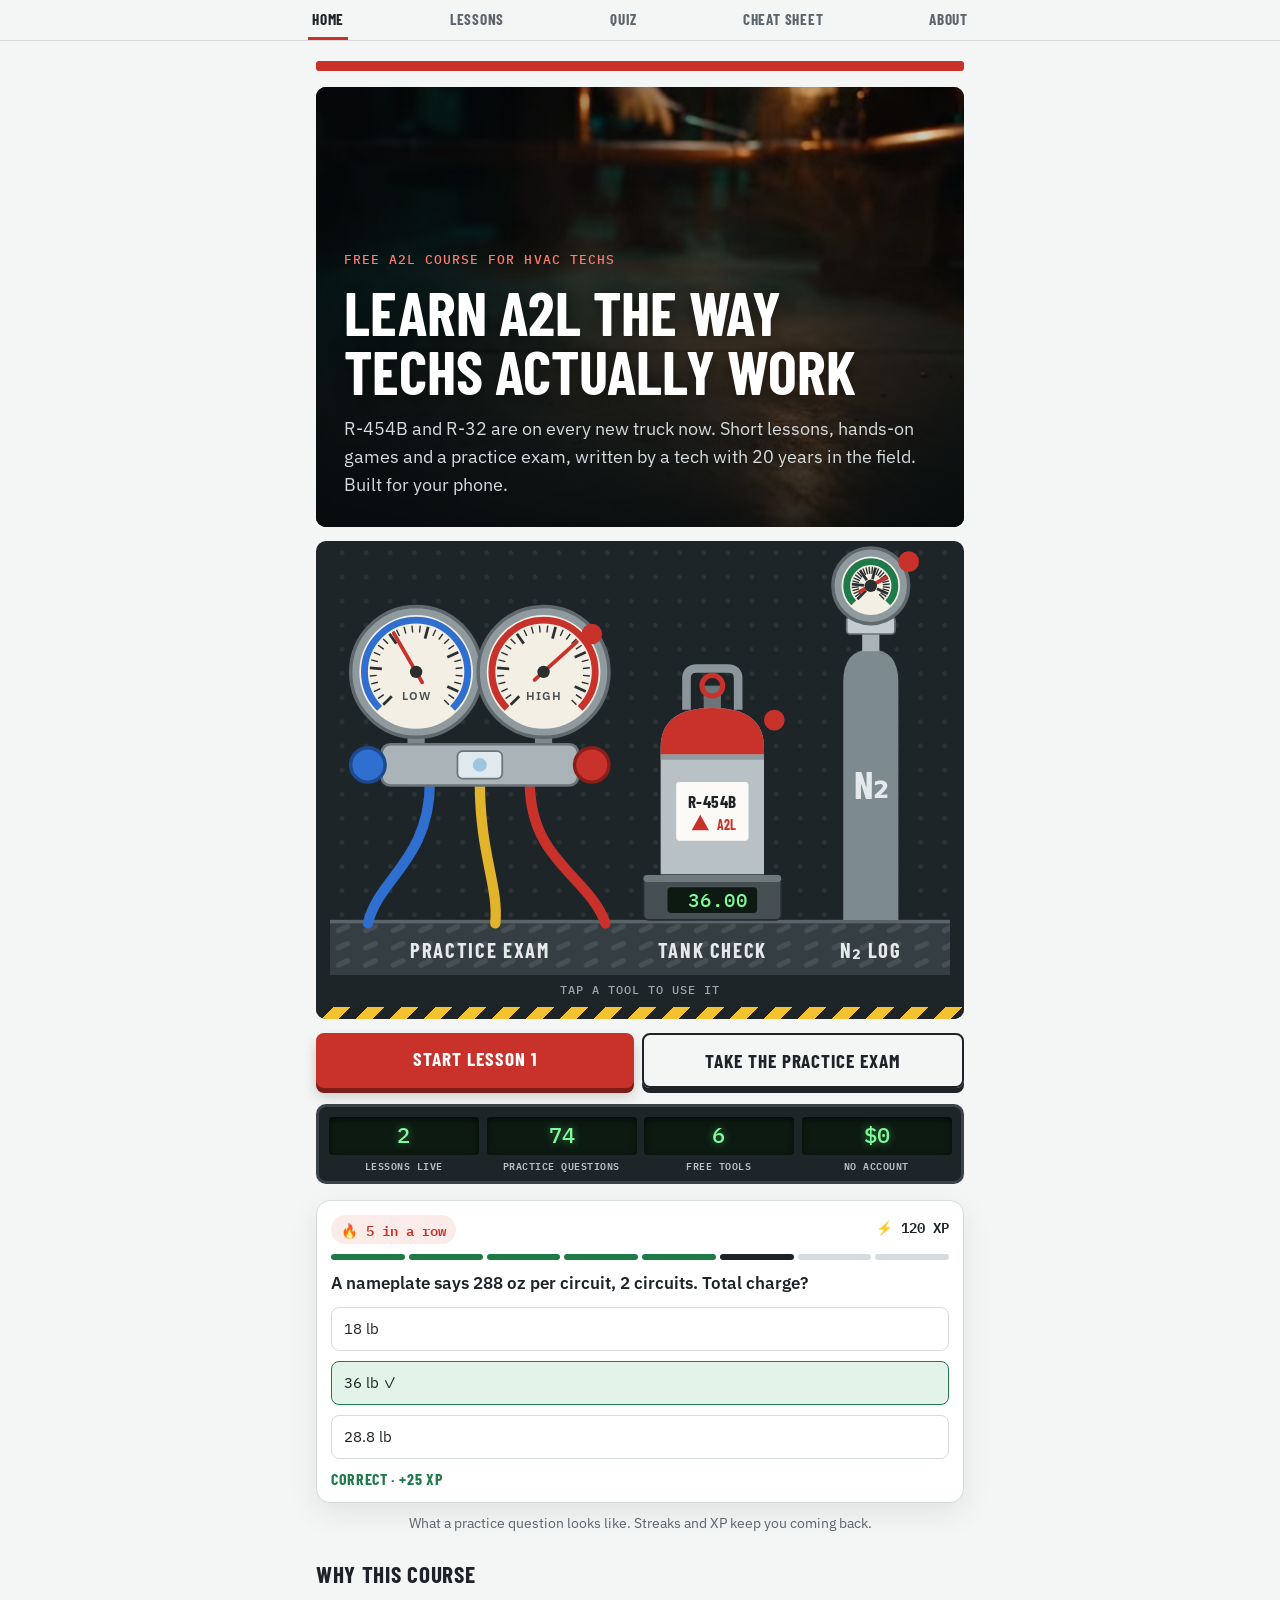
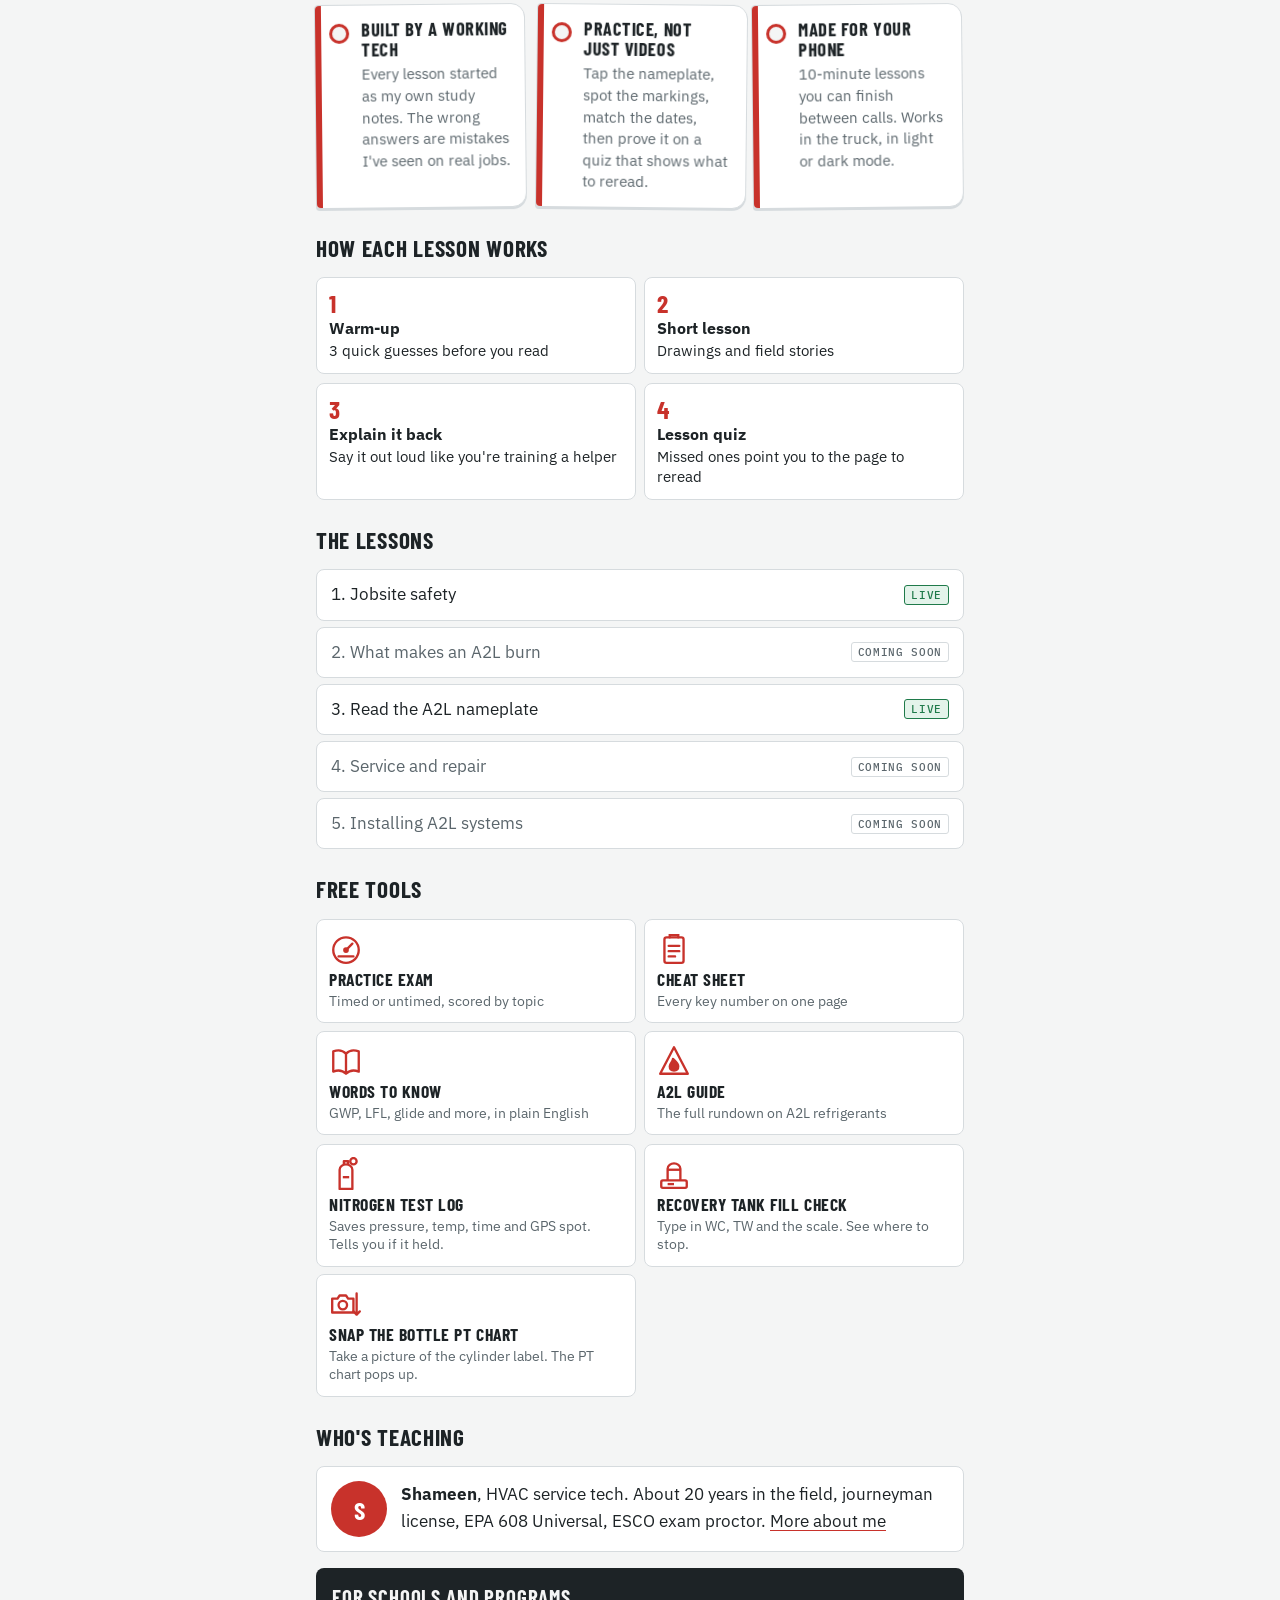
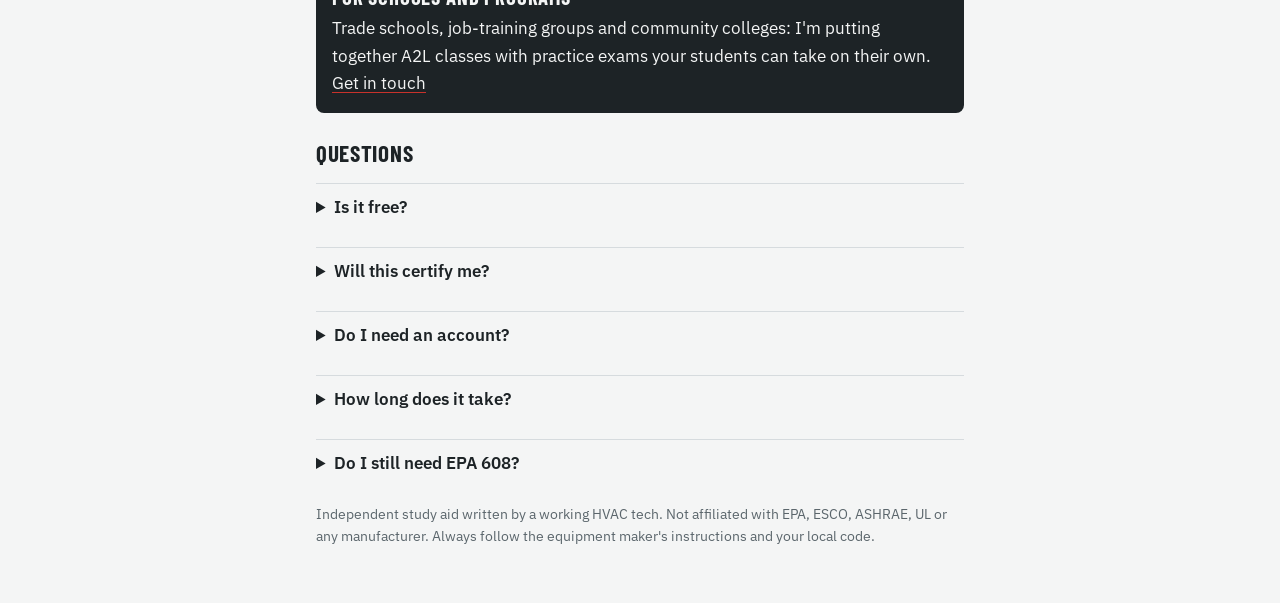
==== commit 9af959ac: "Add Snap the bottle PT chart tool Photo of a cylinder label is read in the browser to find the refri" ====
--- a/index.html
+++ b/index.html
@@ -336,6 +336,7 @@
     <a href="guide/"><svg viewBox="0 0 32 32" fill="none" stroke="currentColor" stroke-width="2.2" stroke-linejoin="round" aria-hidden="true"><path d="M16 3l13 25H3z"/><path d="M16 25c-3 0-4-2-4-4 0-3 3-4 3-7 2 2 5 4 5 7 0 2-1 4-4 4z" fill="currentColor"/></svg><b>A2L guide</b><span>The full rundown on A2L refrigerants</span></a>
     <a href="tools/nitrogen/"><svg viewBox="0 0 32 32" fill="none" stroke="currentColor" stroke-width="2.2" stroke-linejoin="round" aria-hidden="true"><path d="M10 30V12c0-3 3-5 6-5s6 2 6 5v18z"/><path d="M14 7V4h4v3"/><circle cx="23" cy="4" r="3"/><path d="M13 19h6"/></svg><b>Nitrogen test log</b><span>Saves pressure, temp, time and GPS spot. Tells you if it held.</span></a>
     <a href="tools/recovery-tank/"><svg viewBox="0 0 32 32" fill="none" stroke="currentColor" stroke-width="2.2" stroke-linejoin="round" aria-hidden="true"><path d="M10 22V11c0-3 3-5 6-5s6 2 6 5v11"/><path d="M10 12h12" /><rect x="4" y="22" width="24" height="7" rx="1.5"/><path d="M10 25.5h6"/></svg><b>Recovery tank fill check</b><span>Type in WC, TW and the scale. See where to stop.</span></a>
+    <a href="tools/pt-chart/"><svg viewBox="0 0 32 32" fill="none" stroke="currentColor" stroke-width="2.2" stroke-linejoin="round" aria-hidden="true"><path d="M3 11h5l2-3h6l2 3h5v13H3z"/><circle cx="13" cy="17" r="4"/><path d="M26 6v20M26 26l3-3M26 26l-3-3" stroke-linecap="round"/></svg><b>Snap the bottle PT chart</b><span>Take a picture of the cylinder label. The PT chart pops up.</span></a>
   </div>
 
   <h2>Who's teaching</h2>
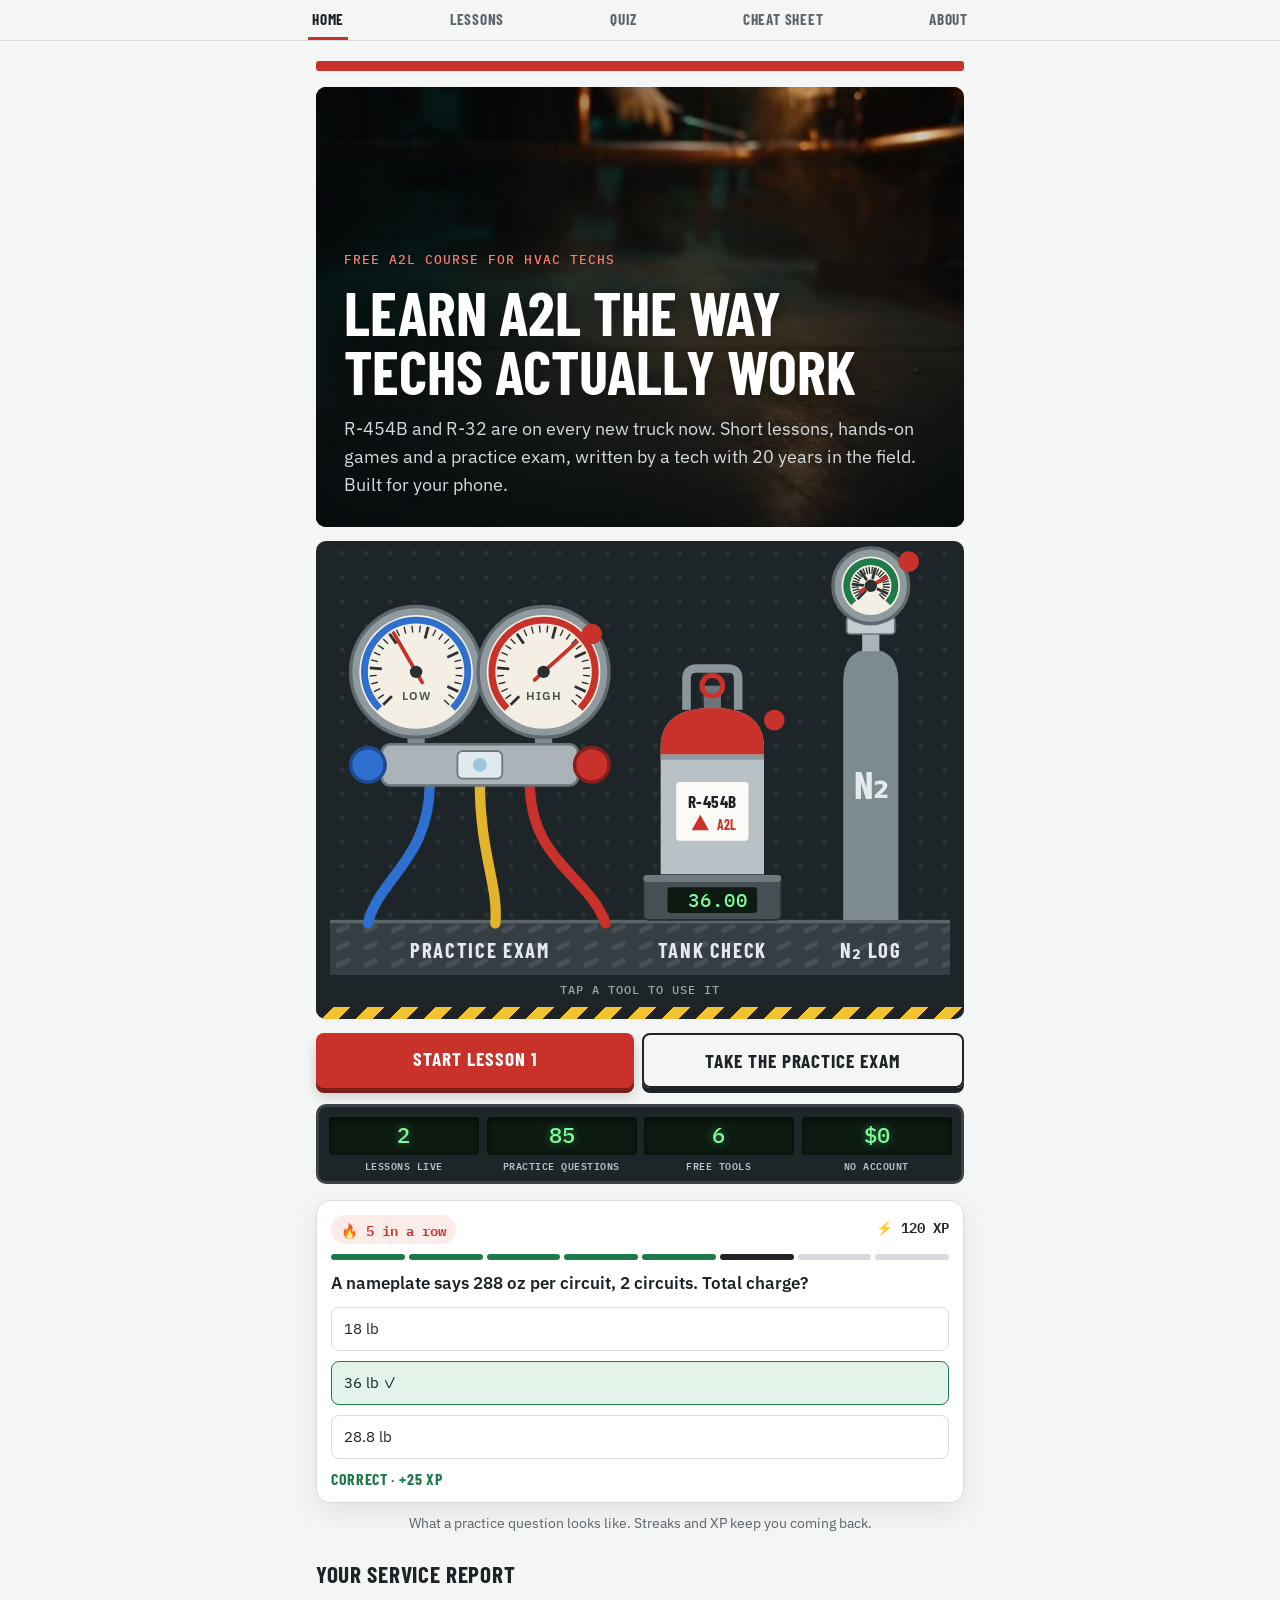
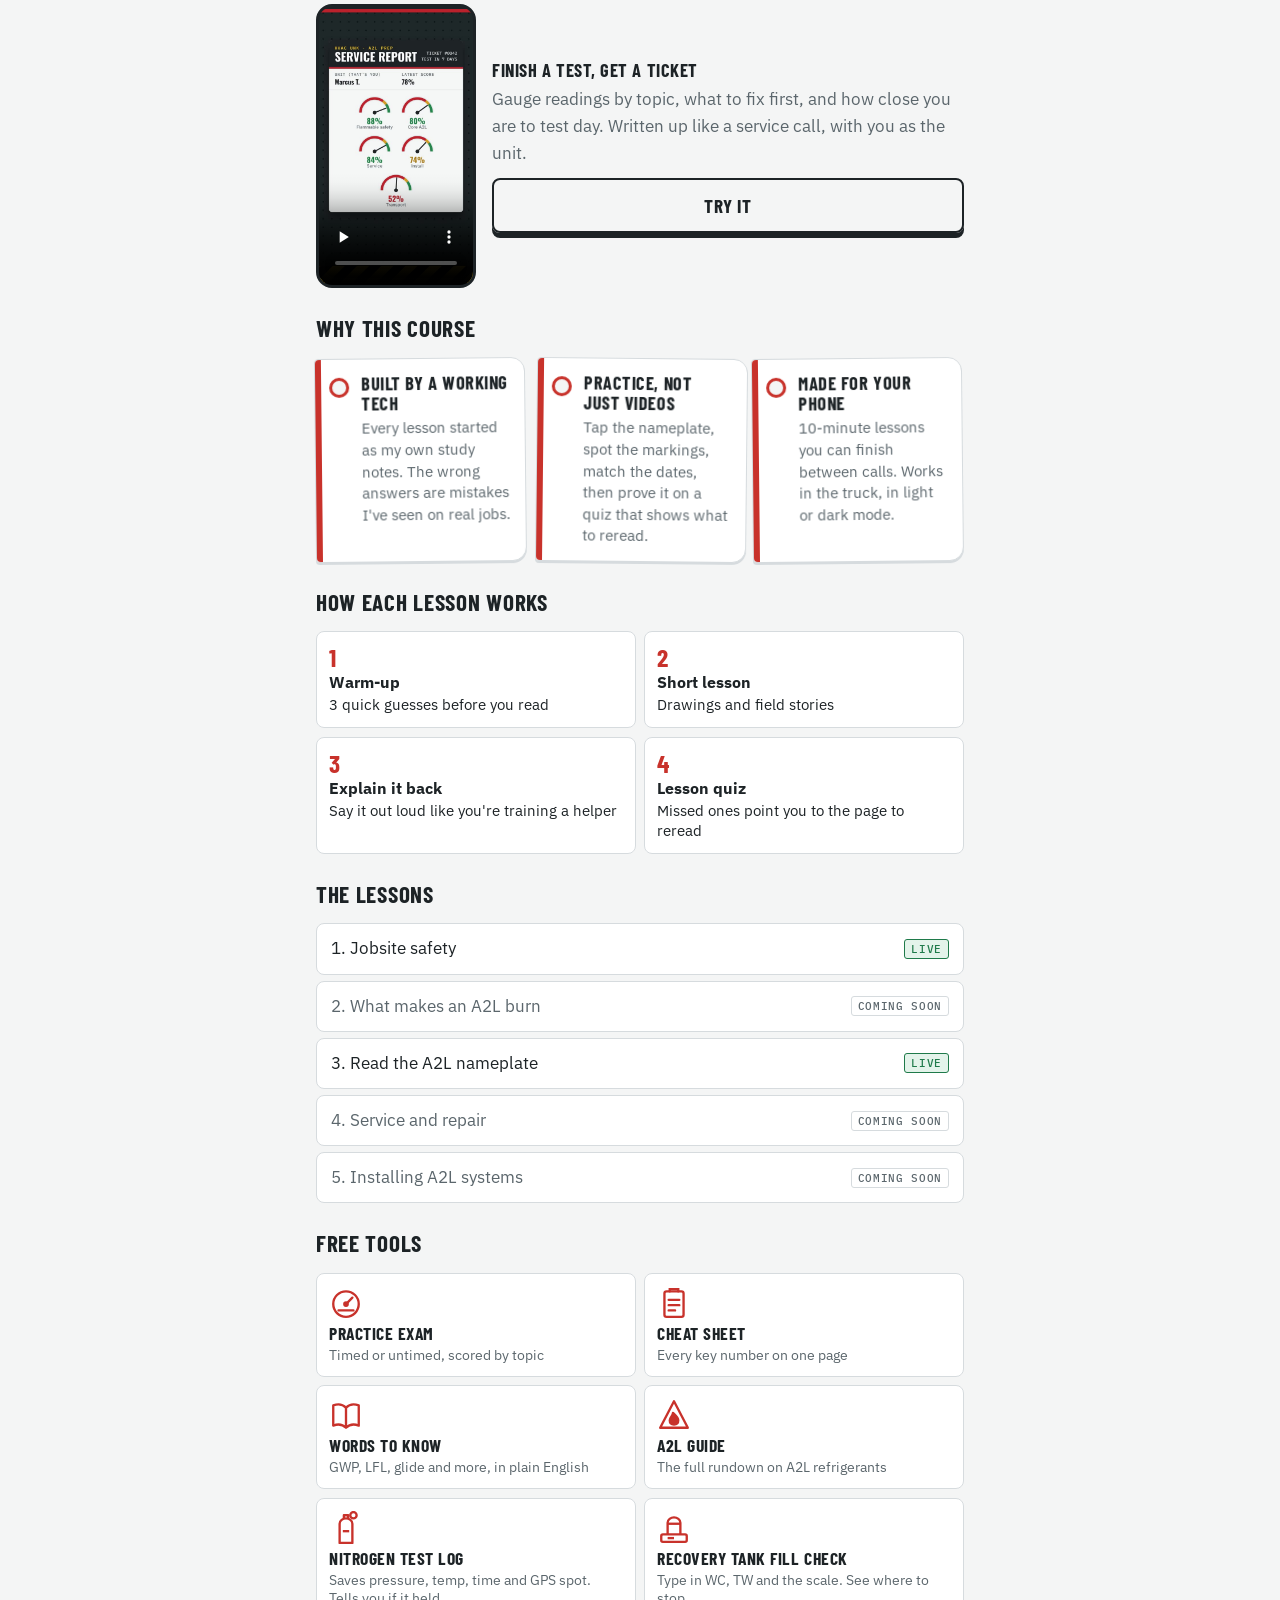
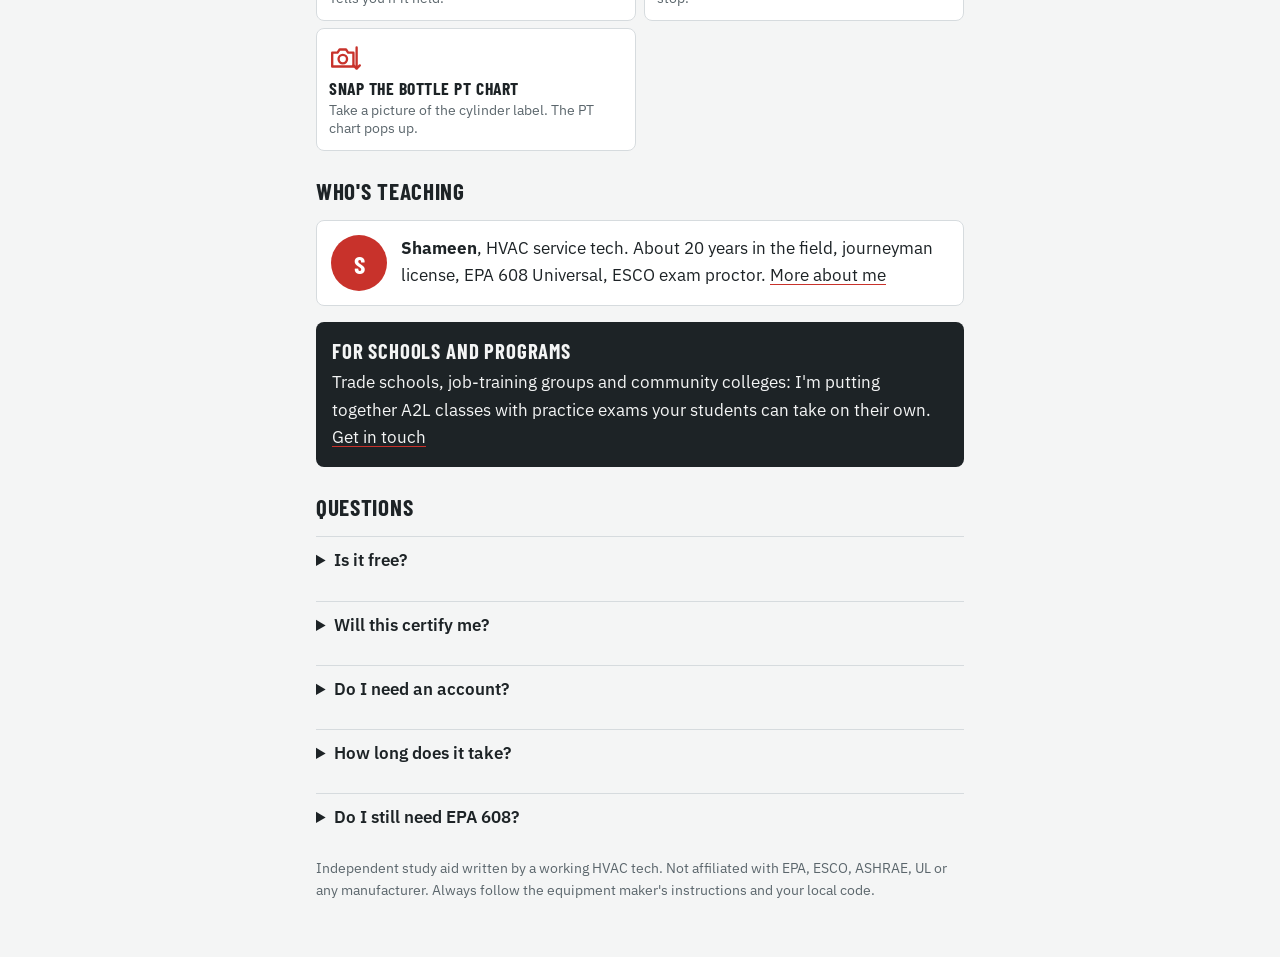
==== commit acde7765: "Home: add service report clip section Co-Authored-By: Claude Opus 5.5 <noreply@anthropic.com> Claude" ====
--- a/index.html
+++ b/index.html
@@ -51,6 +51,11 @@
 .mock .o.right{background:var(--goodtint);border-color:var(--good)}
 .mock .gain{font:700 1rem var(--display);color:var(--good);text-transform:uppercase;letter-spacing:.04em}
 .mock-cap{text-align:center;font-size:.85rem;color:var(--muted);margin-top:-6px}
+.srv{display:grid;grid-template-columns:minmax(0,160px) 1fr;gap:16px;align-items:center}
+.srv video{width:100%;aspect-ratio:9/16;border-radius:16px;border:3px solid var(--fg);background:#1d2326;display:block}
+.srv p{margin:0 0 10px;color:var(--muted)}
+.srv b{display:block;font:700 1.15rem/1.1 var(--display);text-transform:uppercase;letter-spacing:.03em;color:var(--fg);margin-bottom:6px}
+@media (max-width:380px){.srv{grid-template-columns:1fr}.srv video{max-width:220px;margin:0 auto}}
 .why{display:grid;gap:8px}
 @media (min-width:560px){.why{grid-template-columns:1fr 1fr 1fr}}
 .why b{font:700 1.15rem/1.1 var(--display);text-transform:uppercase;letter-spacing:.03em}
@@ -304,6 +309,12 @@
   </div>
   <p class="mock-cap">What a practice question looks like. Streaks and XP keep you coming back.</p>
 
+  <h2>Your service report</h2>
+  <div class="srv">
+    <video src="assets/video/service-report.mp4" poster="assets/video/service-report-poster.jpg" muted loop playsinline controls preload="none" aria-label="18-second clip: the service report you get after the practice exam"></video>
+    <div><b>Finish a test, get a ticket</b><p>Gauge readings by topic, what to fix first, and how close you are to test day. Written up like a service call, with you as the unit.</p><a class="btn alt" href="quiz/">Try it</a></div>
+  </div>
+
   <h2>Why this course</h2>
   <div class="why">
     <div><b>Built by a working tech</b><span>Every lesson started as my own study notes. The wrong answers are mistakes I've seen on real jobs.</span></div>
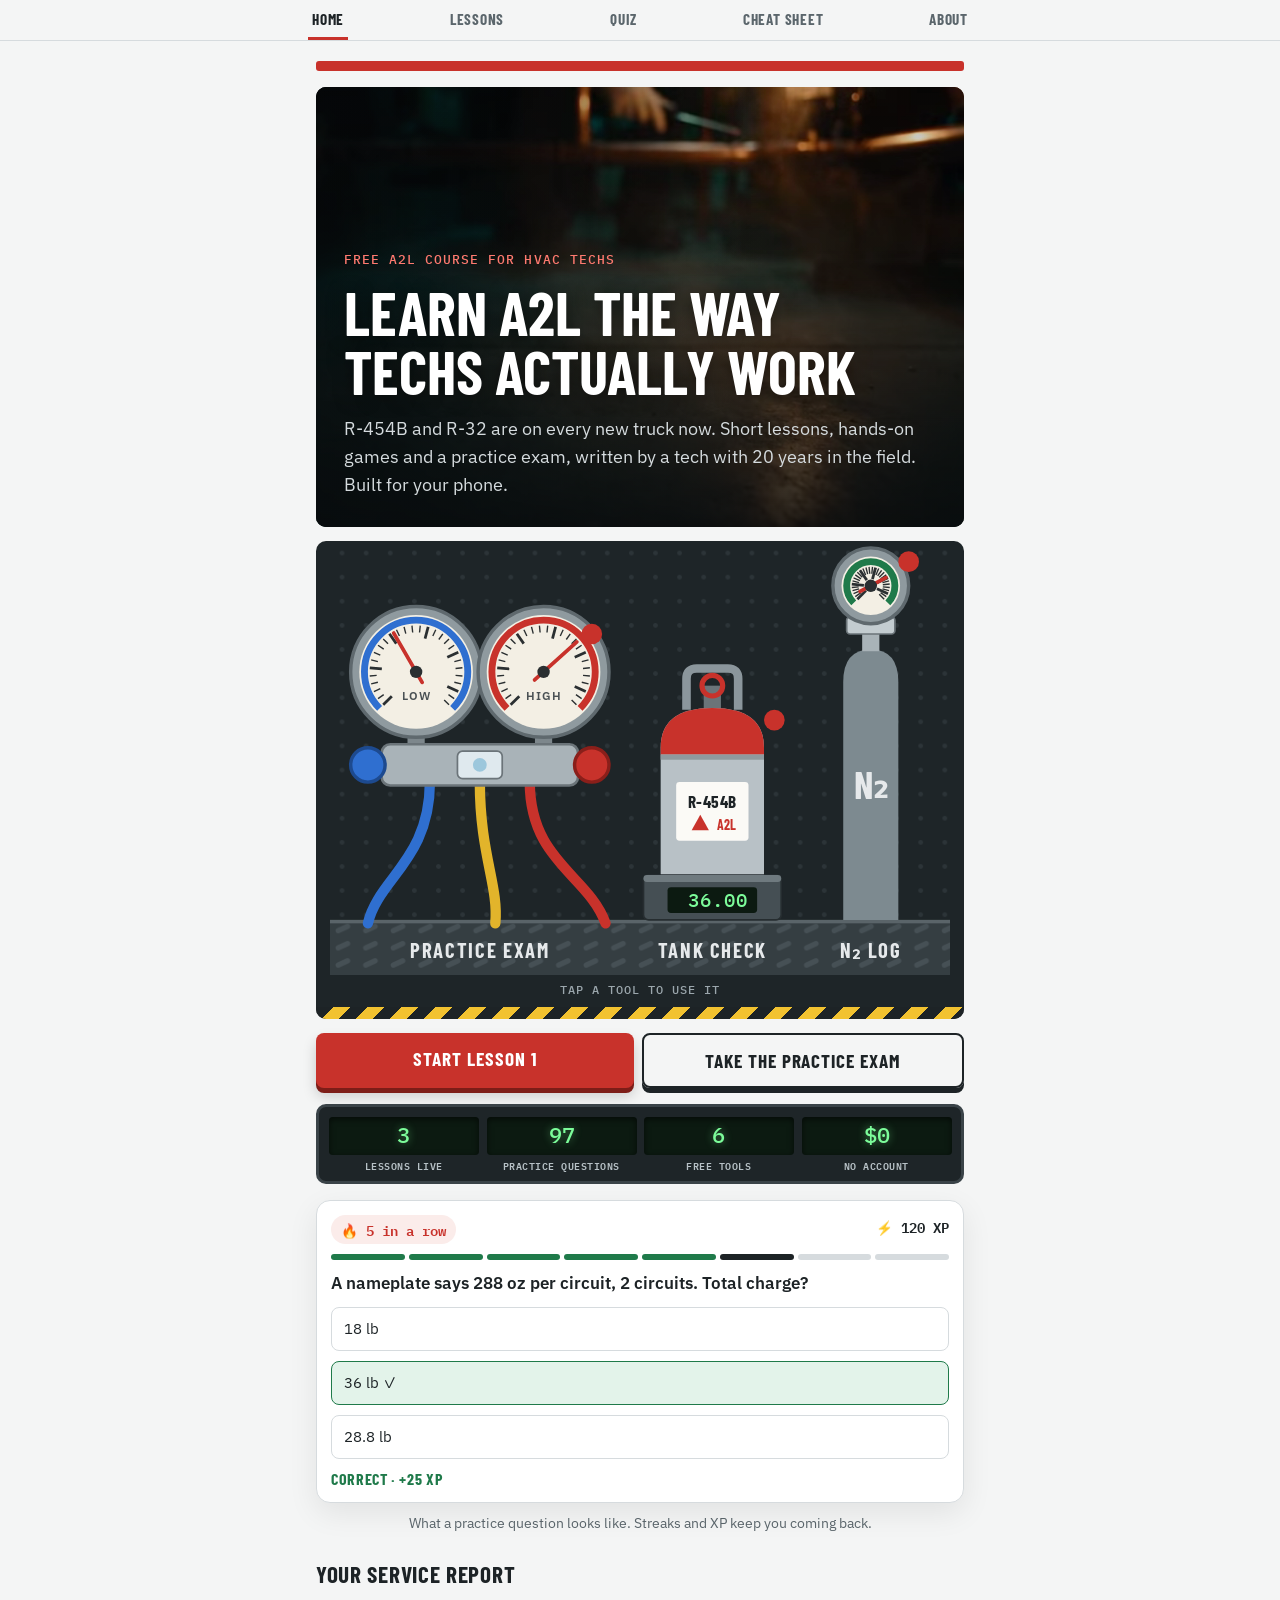
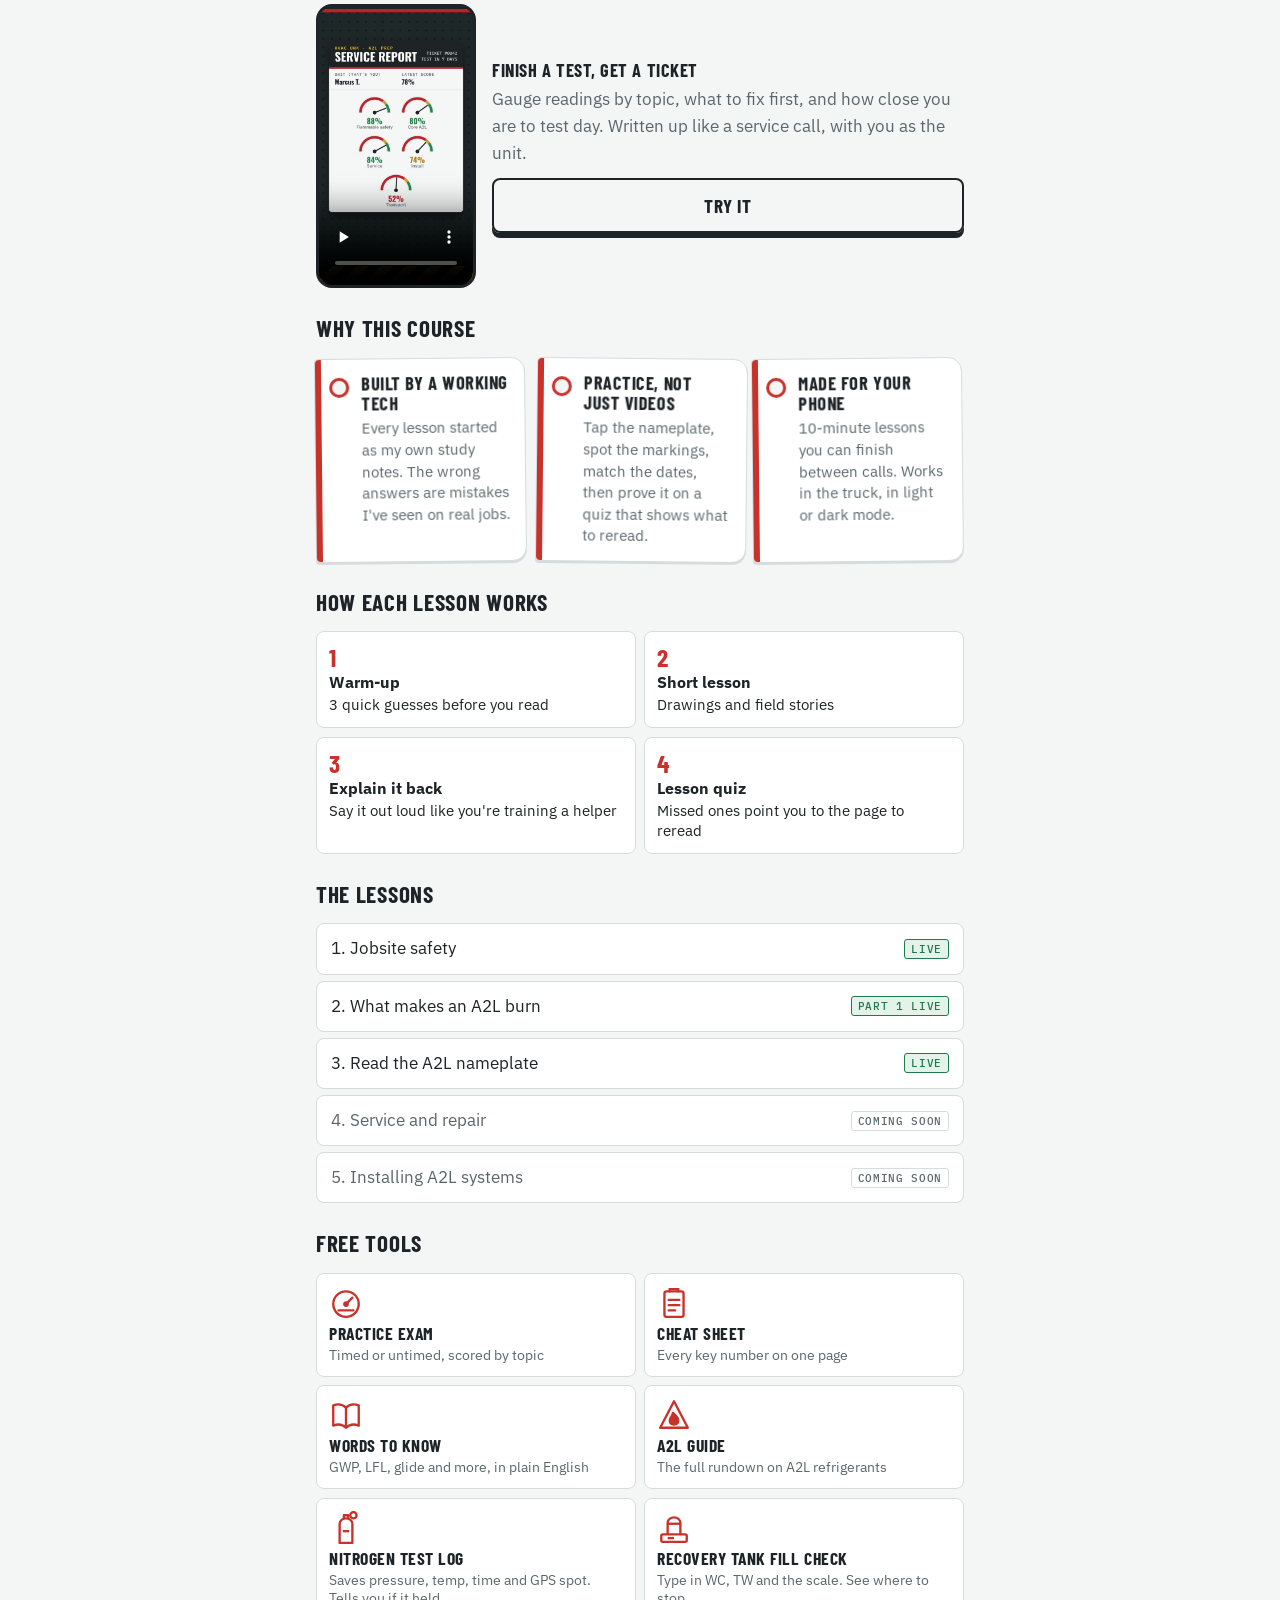
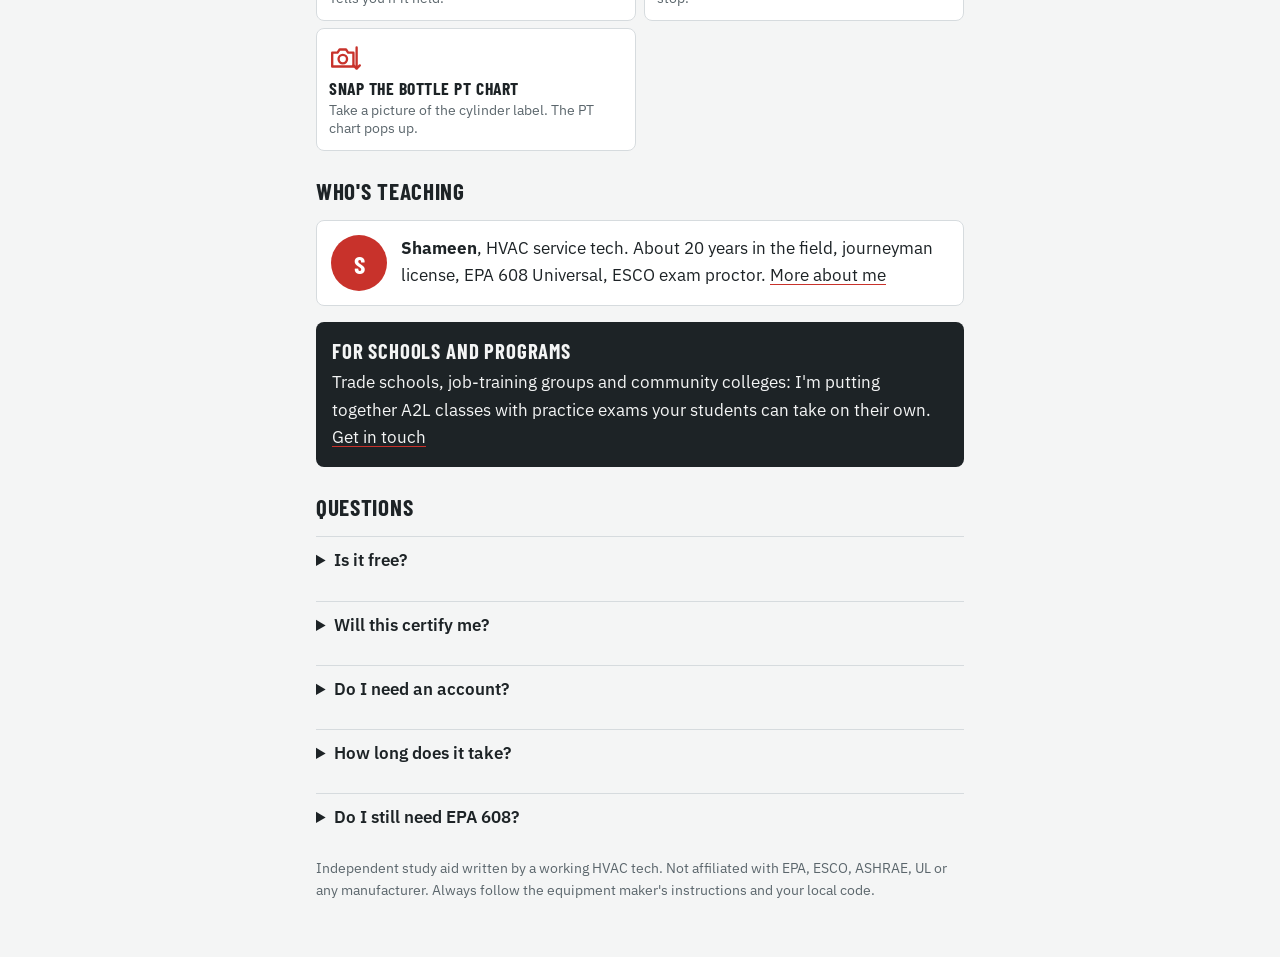
==== commit f25306ba: "Lesson 2 part 1: safety classes, R-numbers, POE oil From Shameen's ESCO p.21 study notes and voice r" ====
--- a/index.html
+++ b/index.html
@@ -294,7 +294,7 @@
   </section>
 
   <div class="panel" aria-label="Course at a glance">
-    <div><b id="nLive" data-n="2">2</b><span>Lessons live</span></div>
+    <div><b id="nLive" data-n="3">3</b><span>Lessons live</span></div>
     <div><b id="nQ">60</b><span>Practice questions</span></div>
     <div><b data-n="6">6</b><span>Free tools</span></div>
     <div><b>$0</b><span>No account</span></div>
@@ -333,7 +333,7 @@
   <h2>The lessons</h2>
   <ul class="ls">
     <li><a href="lessons/a2l-jobsite-safety/">1. Jobsite safety <em>Live</em></a></li>
-    <li><span class="row">2. What makes an A2L burn <em>Coming soon</em></span></li>
+    <li><a href="lessons/a2l-burn/">2. What makes an A2L burn <em>Part 1 live</em></a></li>
     <li><a href="lessons/a2l-nameplate/">3. Read the A2L nameplate <em>Live</em></a></li>
     <li><span class="row">4. Service and repair <em>Coming soon</em></span></li>
     <li><span class="row">5. Installing A2L systems <em>Coming soon</em></span></li>
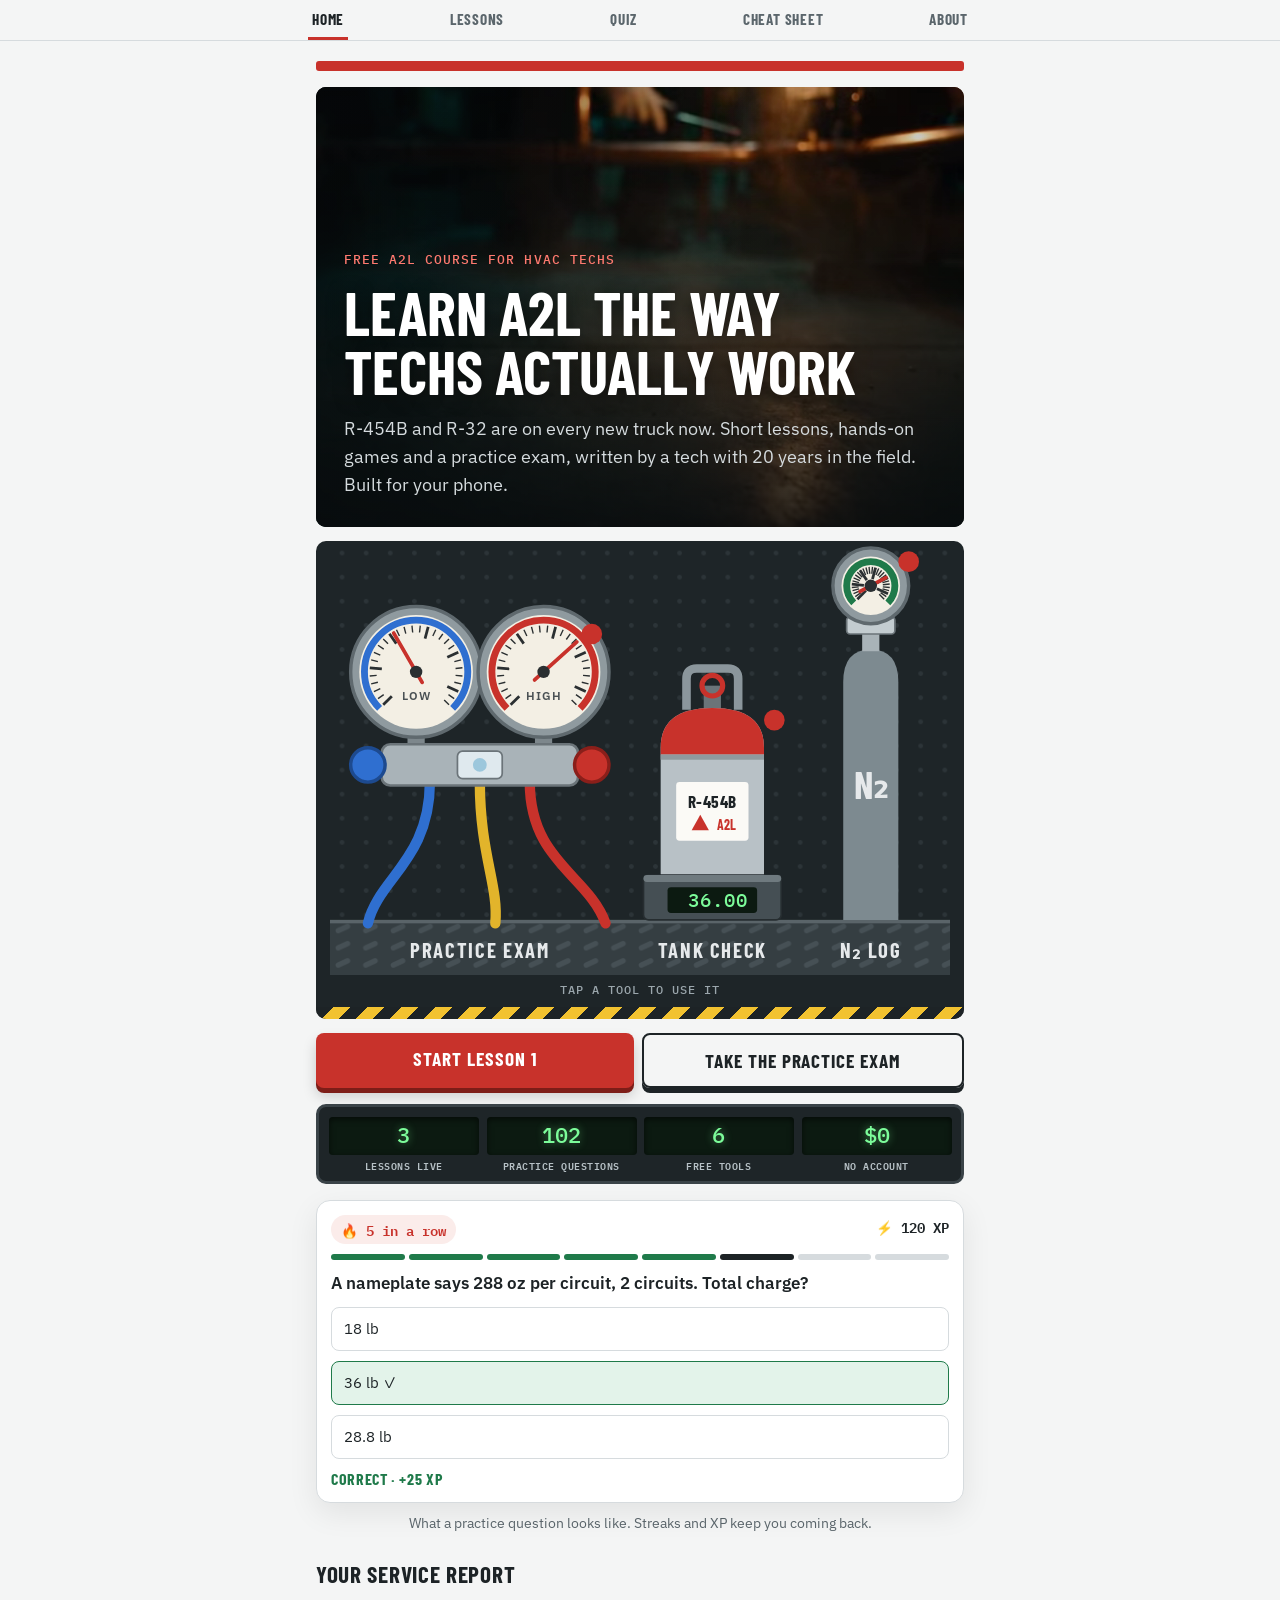
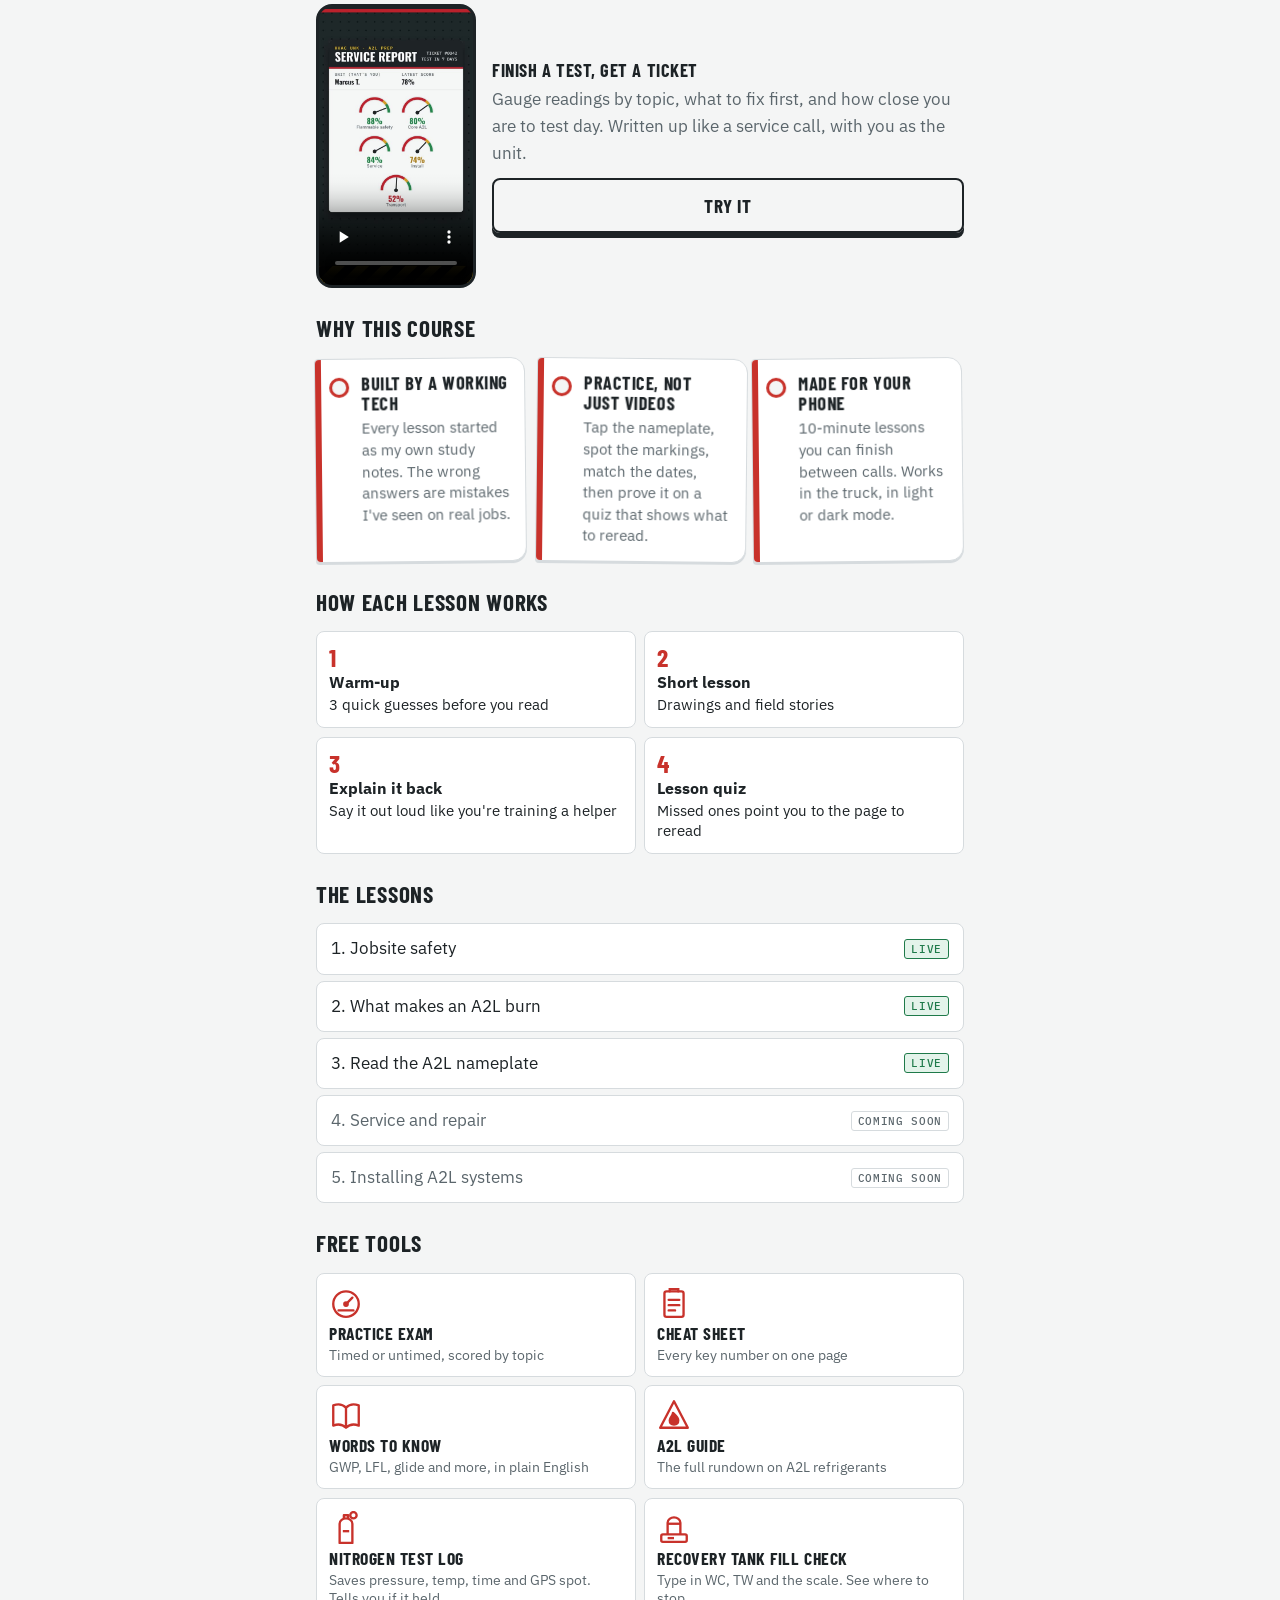
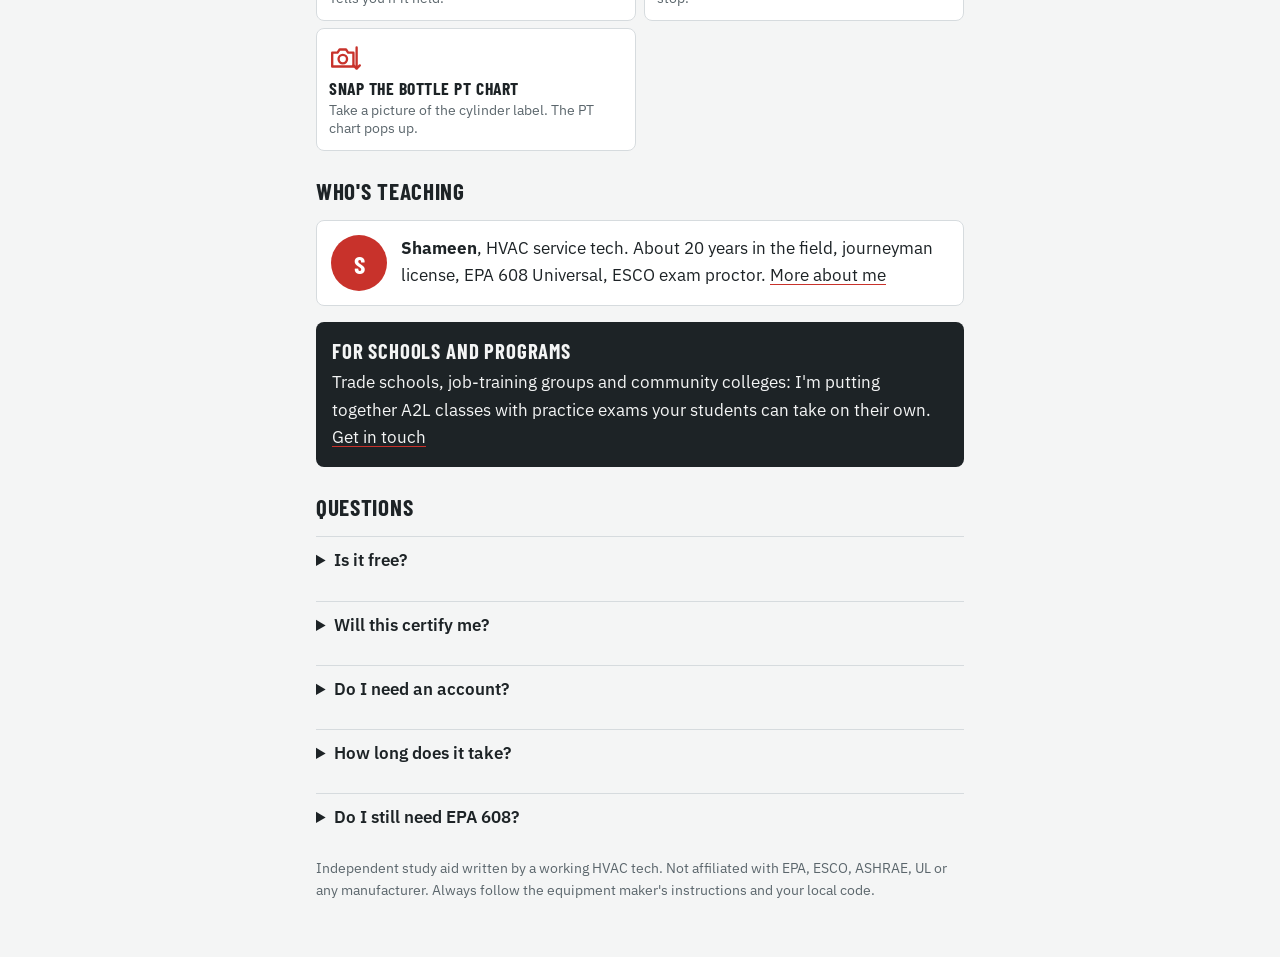
==== commit 320c38d2: "Lesson 2 section 4: lab testing, LFL, A1 limits, lab vs field; 4 fire quiz q Co-Authored-By: Claude " ====
--- a/index.html
+++ b/index.html
@@ -333,7 +333,7 @@
   <h2>The lessons</h2>
   <ul class="ls">
     <li><a href="lessons/a2l-jobsite-safety/">1. Jobsite safety <em>Live</em></a></li>
-    <li><a href="lessons/a2l-burn/">2. What makes an A2L burn <em>Part 1 live</em></a></li>
+    <li><a href="lessons/a2l-burn/">2. What makes an A2L burn <em>Live</em></a></li>
     <li><a href="lessons/a2l-nameplate/">3. Read the A2L nameplate <em>Live</em></a></li>
     <li><span class="row">4. Service and repair <em>Coming soon</em></span></li>
     <li><span class="row">5. Installing A2L systems <em>Coming soon</em></span></li>
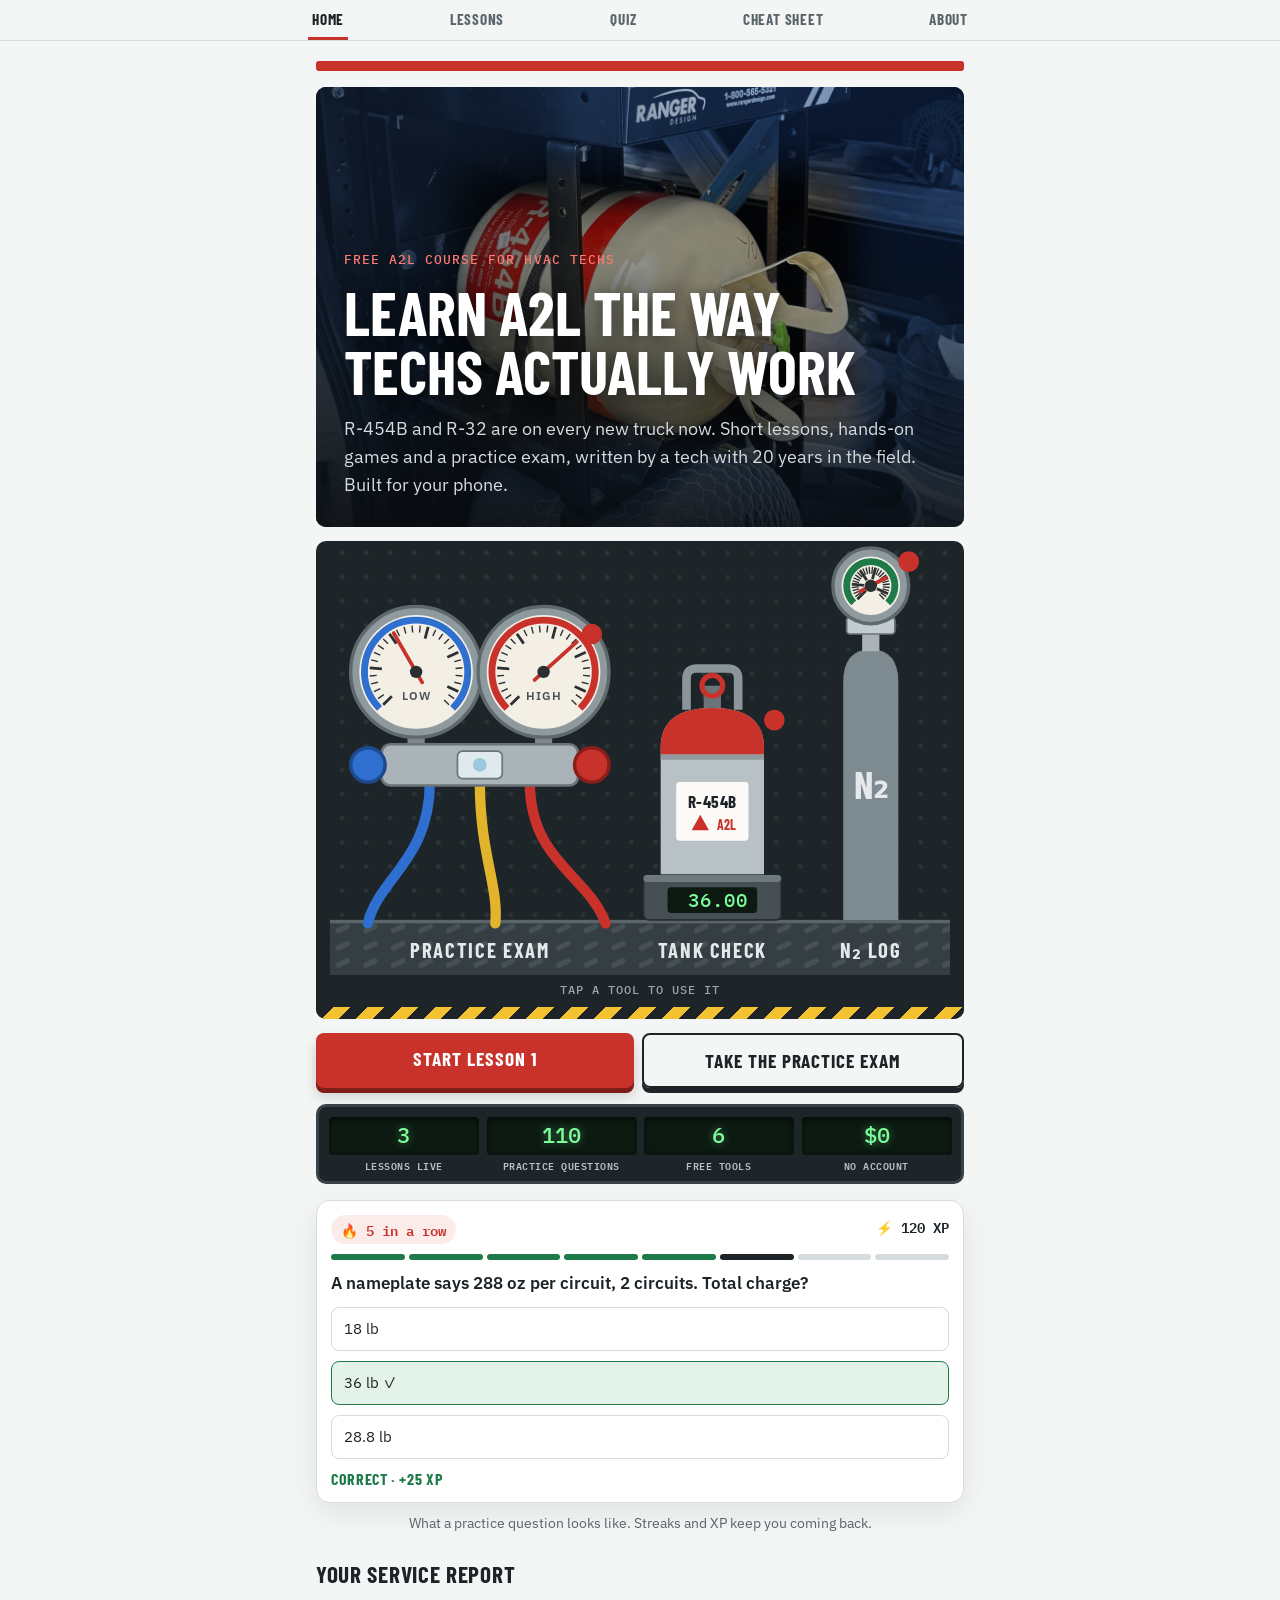
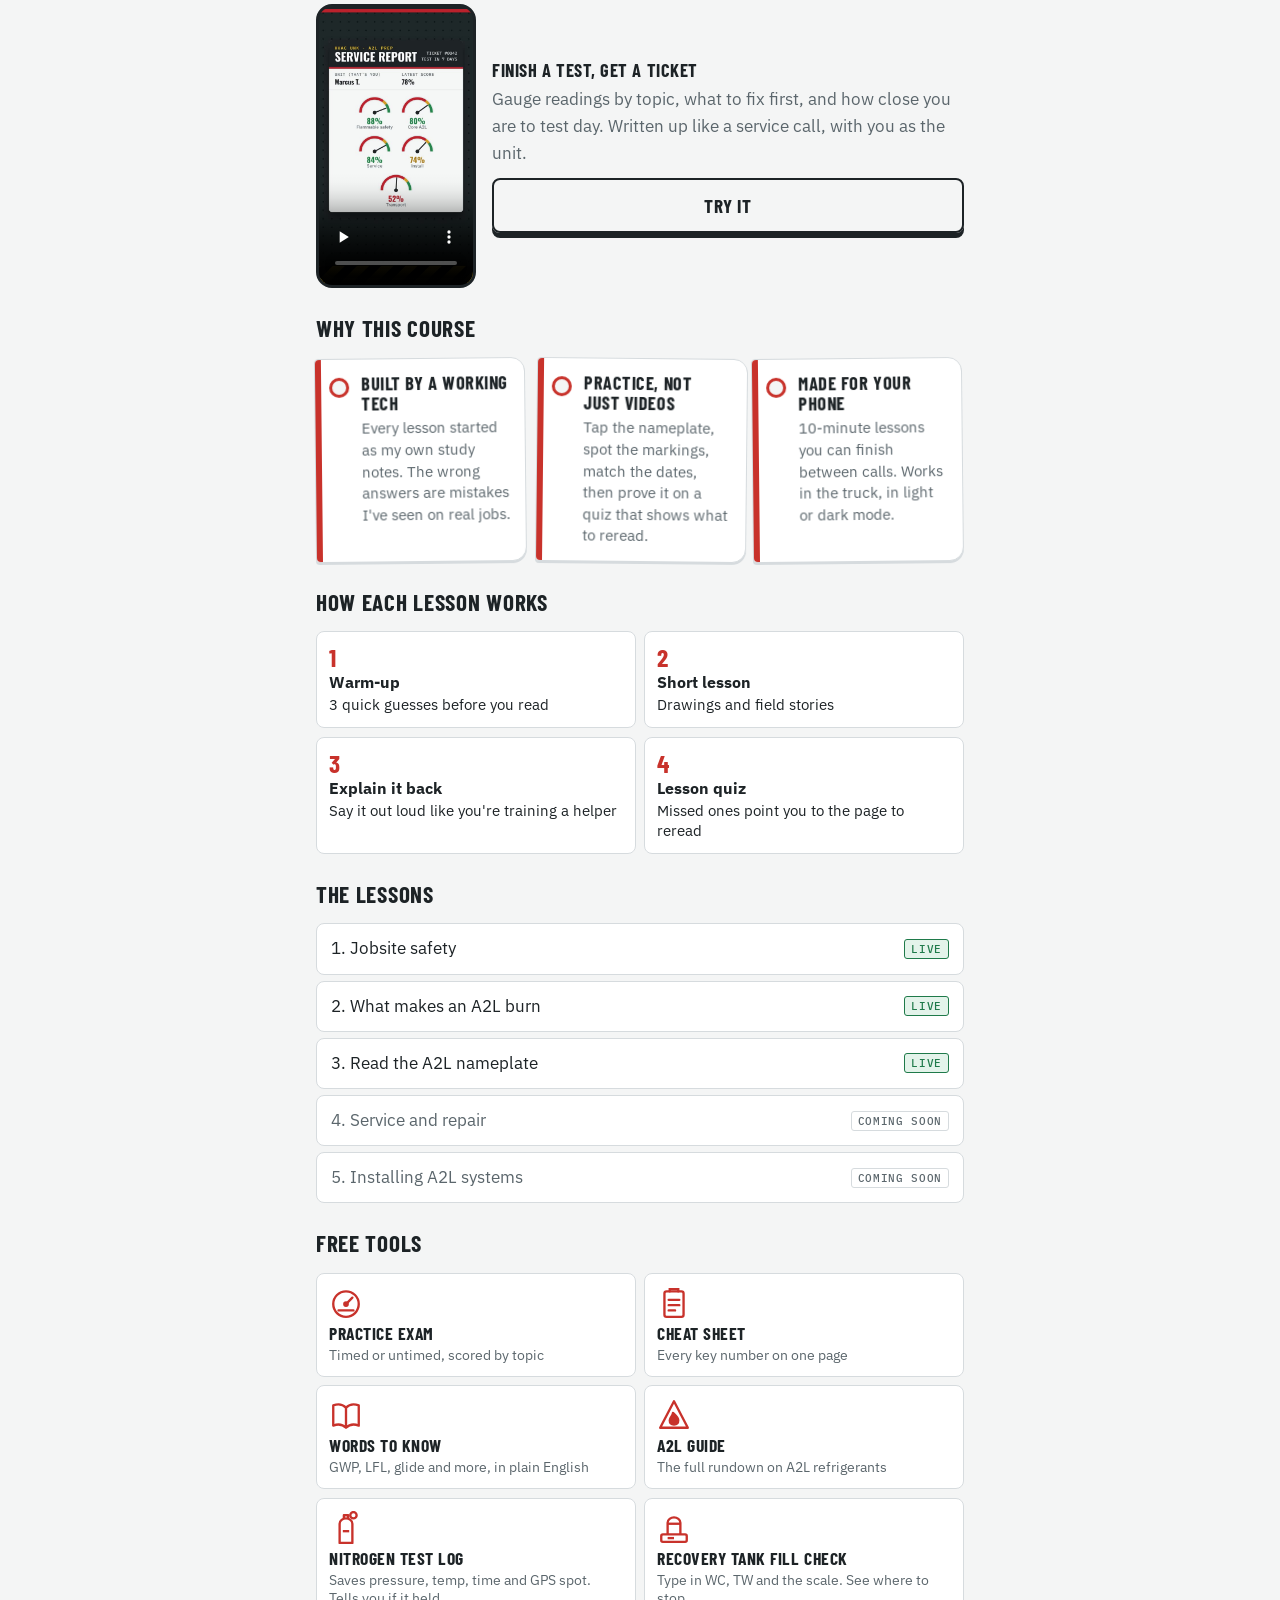
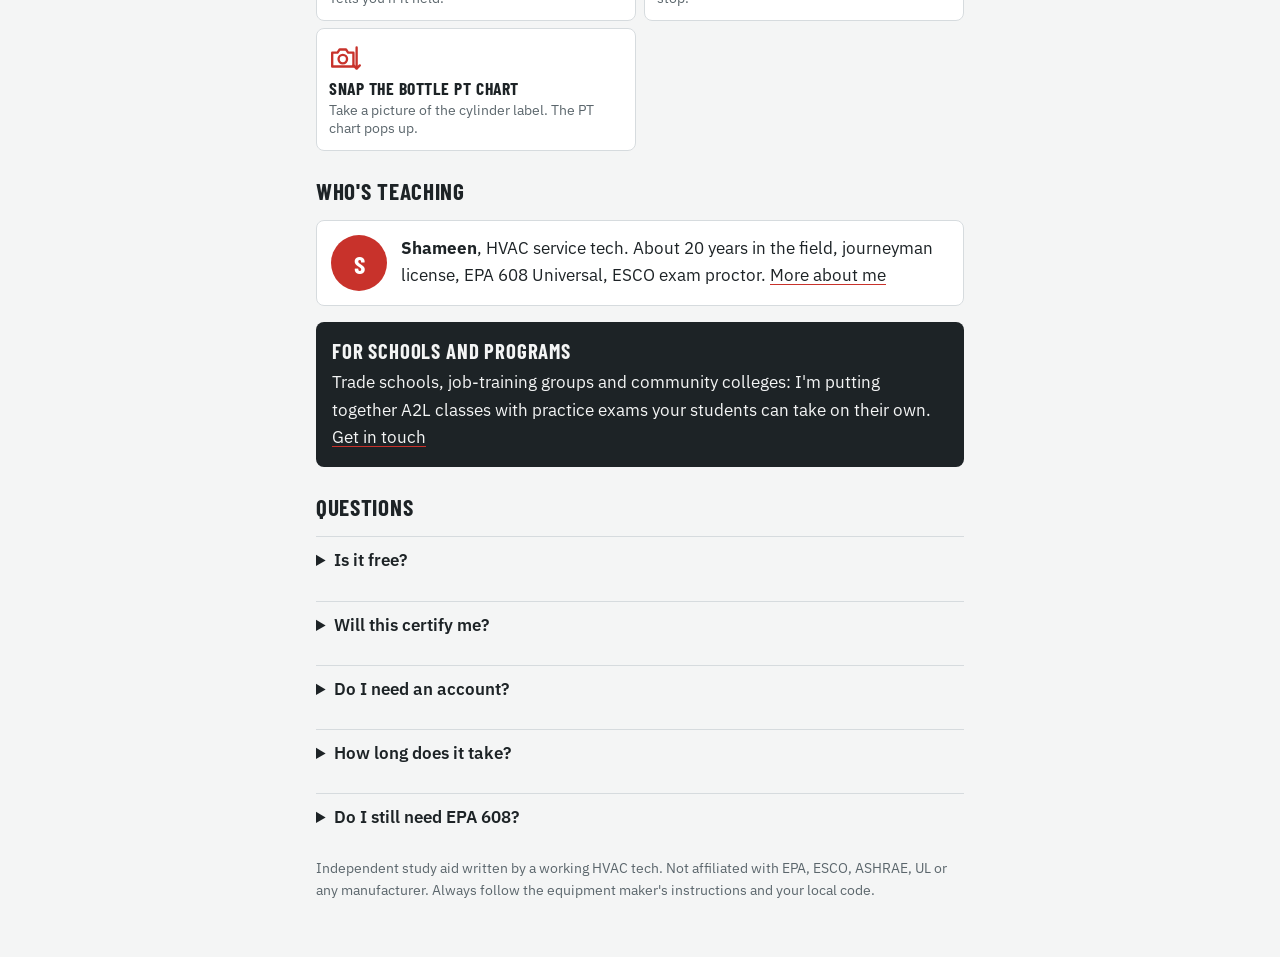
==== commit dced08ce: "Home header from Shameen's van photo; Read it to me button - Home hero: the stock video is replaced " ====
--- a/index.html
+++ b/index.html
@@ -81,9 +81,10 @@
 .schools b{font:700 1.3rem var(--display);text-transform:uppercase;letter-spacing:.04em}
 
 /* Cinematic video hero: always dark, like the scene. Video sits behind the words. */
-.vhero{position:relative;margin:0 -16px;min-height:min(78vh,520px);display:flex;align-items:flex-end;overflow:hidden;background:#0d1214 url(assets/video/hero-poster.jpg) center/cover;color:#f2f4f5;isolation:isolate}
+.vhero{position:relative;margin:0 -16px;min-height:min(78vh,520px);display:flex;align-items:flex-end;overflow:hidden;background:#0d1214;color:#f2f4f5;isolation:isolate}
 @media (min-width:600px){.vhero{margin:0;border-radius:10px;min-height:440px}}
-.vhero-v{position:absolute;inset:0;width:100%;height:100%;object-fit:cover;object-position:62% 50%;z-index:-2}
+.vhero-v{position:absolute;inset:0;width:100%;height:100%;object-fit:cover;object-position:50% 0%;z-index:-2}
+@media (min-width:600px){.vhero-v{object-position:50% 40%}}
 .vhero::after{content:"";position:absolute;inset:0;z-index:-1;background:linear-gradient(180deg,rgba(8,11,13,.15) 0%,rgba(8,11,13,.35) 40%,rgba(8,11,13,.88) 100%),linear-gradient(90deg,rgba(8,11,13,.55),rgba(8,11,13,0) 70%)}
 .vhero-t{display:flex;flex-direction:column;gap:14px;padding:28px 16px 22px}
 @media (min-width:600px){.vhero-t{padding:32px 28px 28px}}
@@ -135,10 +136,10 @@
   <div class="band" aria-hidden="true"></div>
   <section class="hero" style="display:flex;flex-direction:column;gap:14px">
     <div class="vhero">
-      <video class="vhero-v" muted loop playsinline preload="metadata" poster="assets/video/hero-poster.jpg" aria-hidden="true" tabindex="-1">
-        <source src="assets/video/hero.webm" type="video/webm">
-        <source src="assets/video/hero.mp4" type="video/mp4">
-      </video>
+      <picture>
+        <source media="(min-width:600px)" srcset="assets/img/hero-van-wide.jpg">
+        <img class="vhero-v" src="assets/img/hero-van-phone.jpg" alt="" width="1000" height="1080" fetchpriority="high">
+      </picture>
       <div class="vhero-t">
         <p class="eyebrow">Free A2L course for HVAC techs</p>
         <h1>Learn A2L the way techs actually work</h1>
@@ -376,16 +377,6 @@
   document.querySelectorAll(".panel b").forEach(b=>{const n=parseInt(b.textContent,10);if(n>0)count(b,n,v=>String(Math.round(v)),1200)});
 })();
 </script>
-<script>
-/* Hero video: play only when on screen; skip for reduced motion or data saver (poster shows instead). */
-(function(){var v=document.querySelector('.vhero-v');if(!v)return;
-var still=matchMedia('(prefers-reduced-motion: reduce)').matches||(navigator.connection&&navigator.connection.saveData);
-if(still){v.removeAttribute('loop');v.preload='none';return}
-v.preload='auto';
-var go=function(){var p=v.play();if(p&&p.catch)p.catch(function(){})};
-if('IntersectionObserver'in window){new IntersectionObserver(function(e){e[0].isIntersecting?go():v.pause()}).observe(v)}else go();
-})();
-</script>
 <script src="assets/motion.js" defer></script>
 </body>
 </html>
